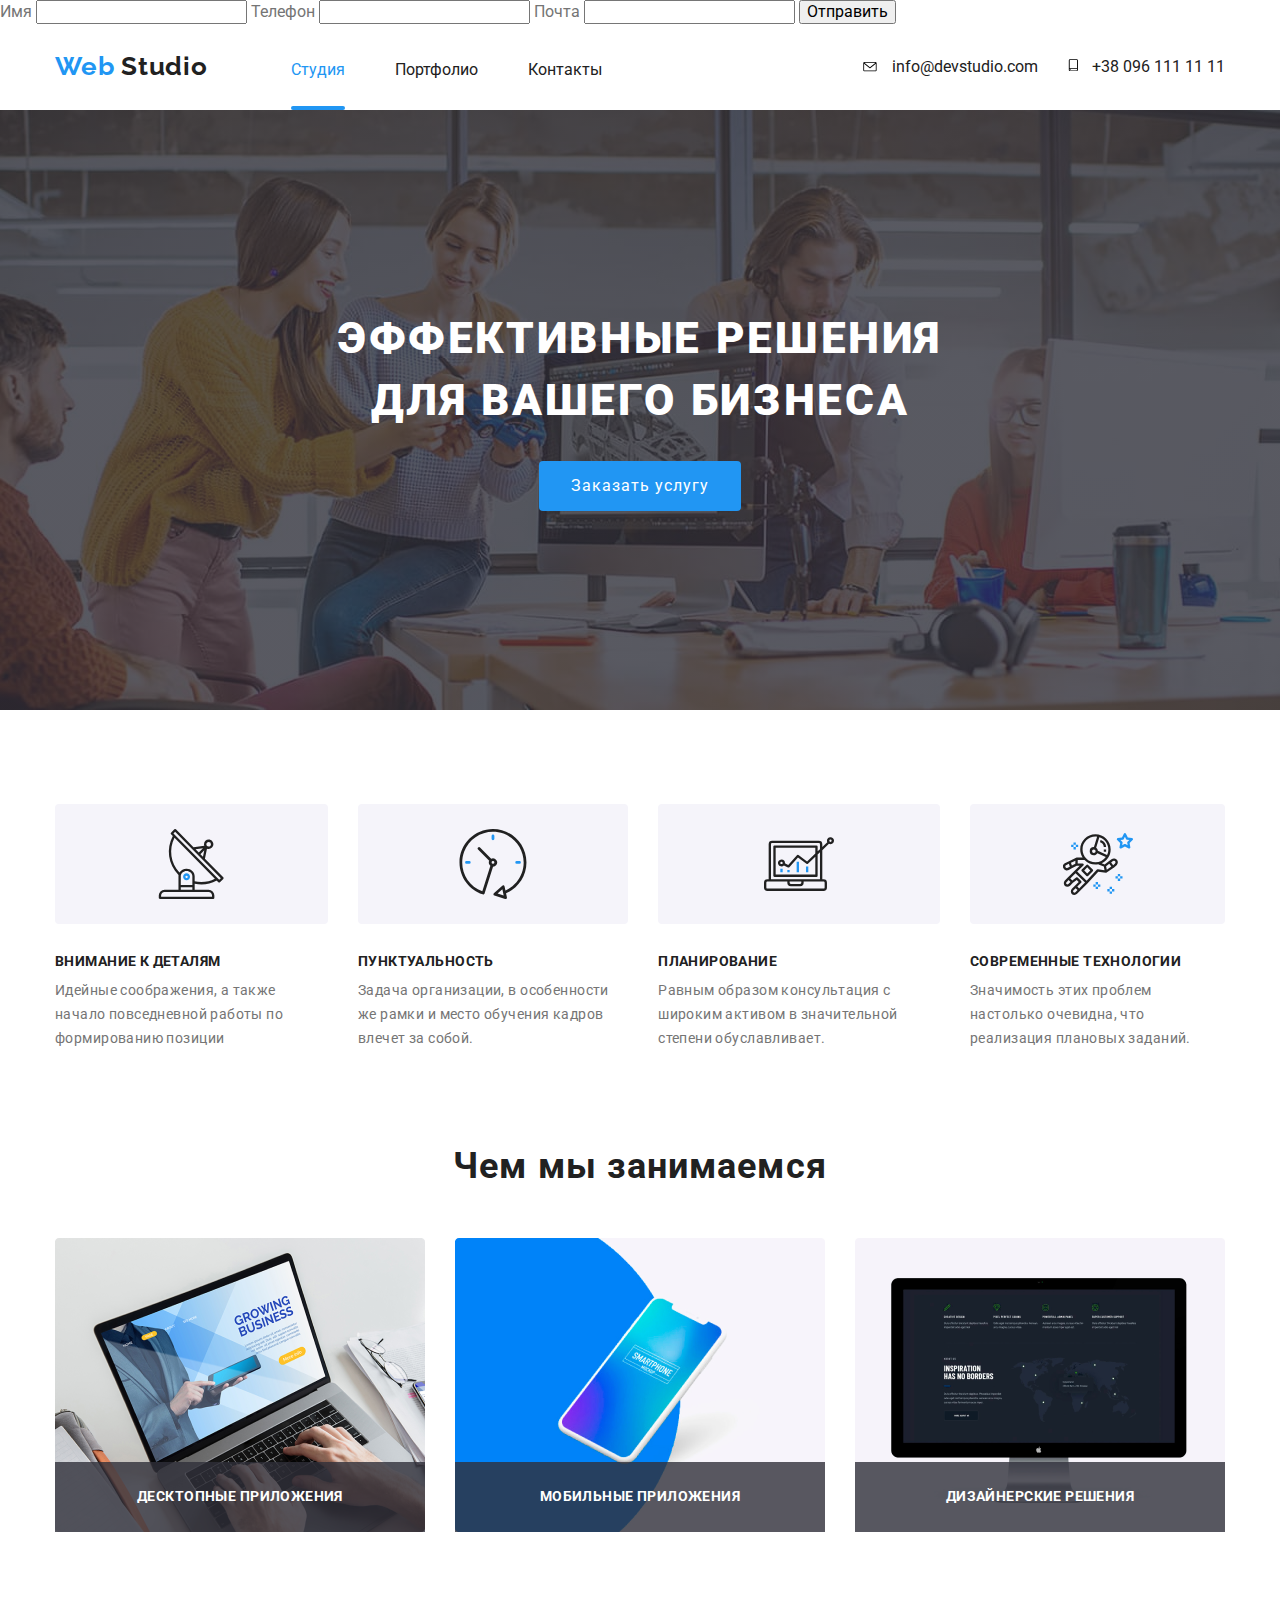
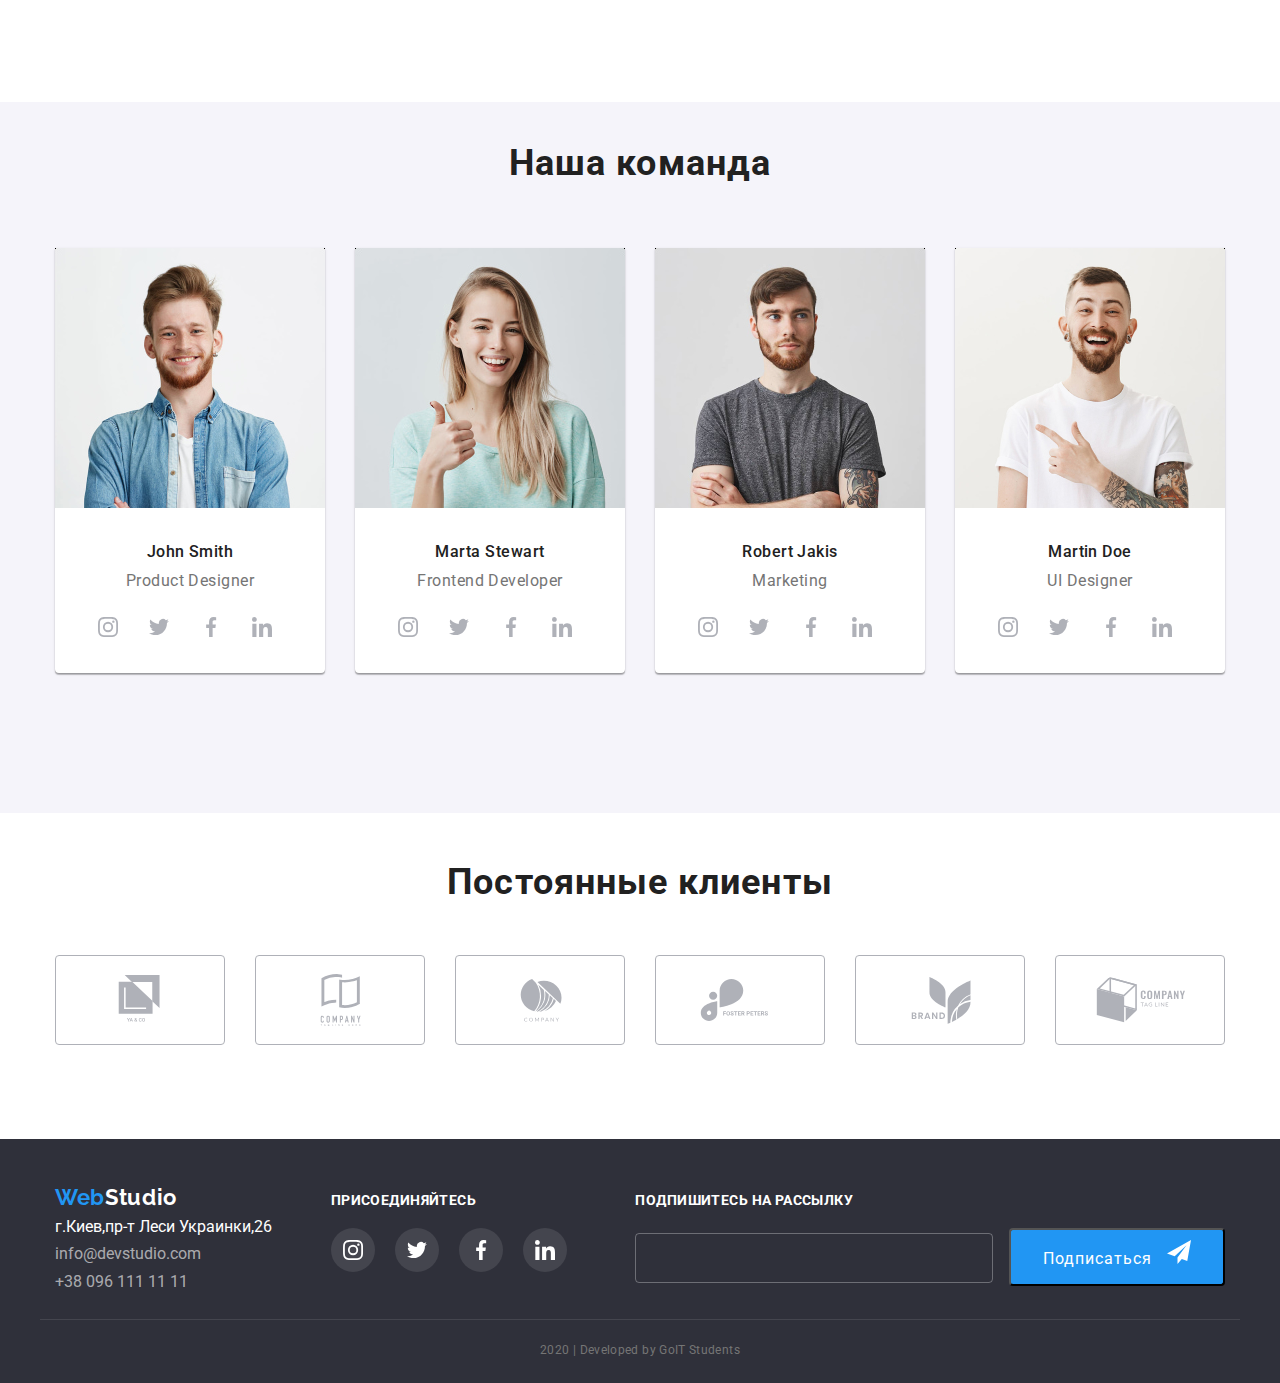
==== index.html @ ec777e1e "Добавляет файлы с пятой ДЗ" ====
<!DOCTYPE html>
<html lang="ru">
  <head>
    <meta charset="UTF-8"/>
    <meta name="viewport" content="width=device-width, initial-scale=1.0"/>
    <title>Web-studio-v-1</title>
    <link
      href="https://fonts.googleapis.com/css2?family=Raleway:wght@700&family=Roboto:wght@400;500;700&display=swap"
      rel="stylesheet"/>
    <link rel="stylesheet" href="./css/normalize.css"/>
    <link rel="stylesheet" href="./css/main.css"/>
  </head>
  <body>
    <!--Форма-->
    <form class="js-speaker-form">
      <label for="user-name">Имя</label>
      <input type="text" name="user-name" id="user-name"/>
      <label for="tel">Телефон</label>
      <input type="tel" name="tel" id="tel"/>
      <label for="mail">Почта</label>
      <input type="email" name="mail" id="mail"/>
      
      <button type="submit">Отправить</button>

    </form>
    <!---Шапка сайта-->
    <header>
      <div class="container">
        <nav class="page-nav">
          <a href="./index.html" class="logo-header"
            ><span class="logo-web-header">Web</span> Studio</a>
          <ul class="site-nav link">
            <li class="nav-box">
              <a class="nav-link link current" href="./index.html">Студия</a>
            </li>
            <li class="nav-box">
              <a class="nav-link link" href="./portfolio.html">Портфолио</a>
            </li>
            <li class="nav-box">
              <a class="nav-link link" href="">Контакты</a>
            </li>
          </ul>

          <address class="contacts">
            
            <a class="mail-box" href="mailto:info@devstudio.com">
              <svg class="icon-mail">
                <use href="./images/sprite.svg#icon-envelope"></use>
              </svg>
              info@devstudio.com</a>
            
            <a class="smartphone-box" href="tel:+380961111111">
              <svg class="icon-smartphone">
                <use href="./images/sprite.svg#icon-smartphone"></use>
              </svg>
              +38 096 111 11 11</a>
           
          </address>
        </nav>
      </div>
    </header>
    <!--Секции-->
    <main>
      <!--Герой-->
      <div class="overlay">
        <div class="hero-box">
          <section class="hero">
            <h1 class="hero-title">
              эффективные решения <br />
              для вашего бизнеса
            </h1>
            <a href="" class="button">Заказать услугу</a>
          </section>
        </div>
      </div>
      <!--Приемущества-->
      <section class="section advantages">
        <div class="container">
          <h2 class="invisible-title">Invisible heading</h2>
          <ul class="advantages-list">
            <li class="advantages-box antenna">
              <div class="advantages-items">
                <svg class="advantages-box-items">
                <use href="./images/sprite.svg#icon-Antenna-1"></use>
              </svg>
              </div>
              <h3 class="title">Внимание к деталям</h3>
              <p class="advantages-text">
                Идейные соображения, а также начало повседневной работы по
                формированию позиции
              </p>
            </li>

            <li class="advantages-box clock">
              <div class="advantages-items">
                <svg class="advantages-box-items">
                <use href="./images/sprite.svg#icon-clock-1"></use>
              </svg>
              </div>
              <h3 class="title">Пунктуальность</h3>
              <p class="advantages-text">
                Задача организации, в особенности же рамки и место обучения
                кадров влечет за собой.
              </p>
            </li>

            <li class="advantages-box diagram">
              <div class="advantages-items">
                <svg class="advantages-box-items">
                <use href="./images/sprite.svg#icon-diagram-1"></use>
              </svg>
              </div>
              <h3 class="title">Планирование</h3>
              <p class="advantages-text">
                Равным образом консультация с широким активом в значительной
                степени обуславливает.
              </p>
            </li>

            <li class="advantages-box group">
              <div class="advantages-items">
                <svg class="advantages-box-items">
                <use href="./images/sprite.svg#icon-astronaut-1"></use>
              </svg>
              </div>
              <h3 class="title">Современные технологии</h3>
              <p class="advantages-text">
                Значимость этих проблем настолько очевидна, что реализация
                плановых заданий.
              </p>
            </li>
          </ul>
        </div>
      </section>
      <!--Деятельность-->
      <section class="section activity">
        <div class="container">
          <h2 class="section-title">Чем мы занимаемся</h2>
          <ul class="activity-list">
            <li class="activity-box">
              <a href=""><img src="./images/img.png" alt="laptop" /></a>
              <h3 class="title">Десктопные приложения</h3>
            </li>

            <li class="activity-box">
              <a href=""><img src="./images/box.png" alt="smartphone" /></a>
              <h3 class="title">Мобильные приложения</h3>
            </li>

            <li class="activity-box">
              <a href=""><img src="./images/img1.png" alt="monitor" /></a>
              <h3 class="title">Дизайнерские решения</h3>
            </li>
          </ul>
        </div>
      </section>
      <!--Команда-->
      <section class="section team">
        <div class="container">
          <h2 class="section-title team">Наша команда</h2>
          <ul class="team-list">
            <li class="team-box">
              <img
                class="team-photo"
                src="./images/img_1.jpg"
                alt="John Smith"/>
              <h3 class="title team">John Smith</h3>
              <p class="team-text">Product Designer</p>
              <div class="social-box">
              <a class="social-link-team" href="" aria-label="Ссылка на Instagram">
                <svg class="icon-instagram">
                  <use href="./images/sprite.svg#icon-icon-instagram"></use>
                </svg>
                </a>
              <a class="social-link-team" href="" aria-label="Ссылка на Twitter">
                <svg class="icon-twitter">
                  <use href="./images/sprite.svg#icon-icon-twitter"></use>
                </svg>
              </a>
              <a class="social-link-team" href="" aria-label="Ссылка на Facebook">
                <svg class="icon-facebook">
                  <use href="./images/sprite.svg#icon-icon-facebook"></use>
                </svg>
              </a>
              <a class="social-link-team" href="" aria-label="Ссылка на LinkedIn">
                <svg class="icon-linkedin">
                  <use href="./images/sprite.svg#icon-icon-linkedin"></use>
                </svg>
              </a>
            </div>
            </li>

            <li class="team-box">
              <img
                class="team-photo"
                src="./images/img_2.jpg"
                alt="Marta Stewart"/>
              <h3 class="title team">Marta Stewart</h3>
              <p class="team-text">Frontend Developer</p>
              <div class="social-box">
              <a class="social-link-team" href="" aria-label="Ссылка на Instagram">
                <svg class="icon-instagram">
                  <use href="./images/sprite.svg#icon-icon-instagram"></use>
                </svg>
                </a>
                <a class="social-link-team" href="" aria-label="Ссылка на Twitter">
                  <svg class="icon-twitter">
                    <use href="./images/sprite.svg#icon-icon-twitter"></use>
                  </svg>
                </a>
                <a class="social-link-team" href="" aria-label="Ссылка на Facebook">
                  <svg class="icon-facebook">
                    <use href="./images/sprite.svg#icon-icon-facebook"></use>
                  </svg>
                </a>
                <a class="social-link-team" href="" aria-label="Ссылка на LinkedIn">
                  <svg class="icon-linkedin">
                    <use href="./images/sprite.svg#icon-icon-linkedin"></use>
                  </svg>
                </a>
              </div>
            </li>

            <li class="team-box">
              <img
                class="team-photo"
                src="./images/img_3.jpg"
                alt="Robert Jakis"/>
              <h3 class="title team">Robert Jakis</h3>
              <p class="team-text">Marketing</p>
              <div class="social-box">
              <a class="social-link-team" href="" aria-label="Ссылка на Instagram">
                <svg class="icon-instagram">
                  <use href="./images/sprite.svg#icon-icon-instagram"></use>
                </svg>
                </a>
                <a class="social-link-team" href="" aria-label="Ссылка на Twitter">
                  <svg class="icon-twitter">
                    <use href="./images/sprite.svg#icon-icon-twitter"></use>
                  </svg>
                </a>
                <a class="social-link-team" href="" aria-label="Ссылка на Facebook">
                  <svg class="icon-facebook">
                    <use href="./images/sprite.svg#icon-icon-facebook"></use>
                  </svg>
                </a>
                <a class="social-link-team" href="" aria-label="Ссылка на LinkedIn">
                  <svg class="icon-linkedin">
                    <use href="./images/sprite.svg#icon-icon-linkedin"></use>
                  </svg>
                </a>
              </div>
            </li>

            <li class="team-box">
              <img
                class="team-photo"
                src="./images/img_4.jpg"
                alt="Martin Doe"
              />
              <h3 class="title team">Martin Doe</h3>
              <p class="team-text">UI Designer</p>
              <div class="social-box">
              <a class="social-link-team" href="" aria-label="Ссылка на Instagram">
                <svg class="icon-instagram">
                  <use href="./images/sprite.svg#icon-icon-instagram"></use>
                </svg>
                </a>
                <a class="social-link-team" href="" aria-label="Ссылка на Twitter">
                  <svg class="icon-twitter">
                    <use href="./images/sprite.svg#icon-icon-twitter"></use>
                  </svg>
                </a>
                <a class="social-link-team" href="" aria-label="Ссылка на Facebook">
                  <svg class="icon-facebook">
                    <use href="./images/sprite.svg#icon-icon-facebook"></use>
                  </svg>
                </a>
                <a class="social-link-team" href="" aria-label="Ссылка на LinkedIn">
                  <svg class="icon-linkedin">
                    <use href="./images/sprite.svg#icon-icon-linkedin"></use>
                  </svg>
                </a>
              </div>
            </li>
          </ul>
        </div>
      </section>
      <!--Постоянные клиенты-->
      <section class="section clients">
        <div class="container">
          <h2 class="section-title">Постоянные клиенты</h2>
          <ul class="clients-list">
            <li class="clients-box">
              <div class="clients-items">
              <a class="clients-link" href="">
                <svg>
                  <use href="./images/sprite.svg#icon-Client-1">
                  </use>
                </svg>
              </a>
            </div>
            </li>
            <li class="clients-box">
              <div class="clients-items">
              <a class="clients-link" href="">
                <svg>
                  <use href="./images/sprite.svg#icon-Client-2">
                  </use>
                </svg>
              </a>
            </div>
            </li>
            <li class="clients-box">
              <div class="clients-items">
              <a class="clients-link" href="">
                <svg>
                  <use href="./images/sprite.svg#icon-Client-3">
                  </use>
                </svg>
              </a>
            </div>
            </li>
            <li class="clients-box">
              <div class="clients-items">
              <a class="clients-link" href="">
                <svg>
                  <use href="./images/sprite.svg#icon-Client-4">
                  </use>
                </svg>
               </a>
              </div>
            </li>
            <li class="clients-box">
              <div class="clients-items">
              <a class="clients-link" href="">
                <svg>
                  <use href="./images/sprite.svg#icon-Client-5">
                  </use>
                </svg>
              </a>
            </div>
            </li>
            <li class="clients-box">
              <div class="clients-items">
              <a class="clients-link" href="">
                <svg>
                  <use href="./images/sprite.svg#icon-Client-6">
                  </use>
                </svg>
              </a>
            </div>
            </li>
          </ul>
        </div>
      </section>
    </main>
    <!--Подвал-->
    <footer class="footer-section">
      <div class="container top-part">
        <div class="address-blok">
          <a href="./index.html" class="logo-footer"
            ><span class="logo-web-footer">Web</span>Studio</a
          >

          <address class="contacts footer">
            <p class="tipe-address">г.Киев,пр-т Леси Украинки,26</p>
            <a href="mailto:info@devstudio.com" class="tipe"
              >info@devstudio.com</a
            >
            <a href="tel:+380961111111" class="tipe">+38 096 111 11 11</a>
          </address>
        </div>
        <div class="item-colum">
          <p class="footer-title">присоединяйтесь</p>
          <ul class="social-link-box">
            <li>
              <a class="social-link footer" href="" aria-label="Ссылка на Instagram">
                <svg class="instagram-footer">
                  <use href="./images/sprite.svg#icon-icon-instagram"></use>
                </svg>
              </a>
            </li>
            <li>
              <a class="social-link footer" href="" aria-label="Ссылка на Twitter">
                <svg class="twitter-footer">
                  <use href="./images/sprite.svg#icon-icon-twitter"></use>
                </svg>
              </a>
            </li>
            <li>
              <a class="social-link footer" href="" aria-label="Ссылка на Facebook">
                <svg class="facebook-footer">
                  <use href="./images/sprite.svg#icon-icon-facebook"></use>
                </svg>
              </a>
            </li>
            <li>
              <a class="social-link footer" href="" aria-label="Ссылка на LinkedIn">
                <svg class="linkedin-footer">
                  <use href="./images/sprite.svg#icon-icon-linkedin"></use>
                </svg>
              </a>
            </li>
          </ul>
        </div>
        <div class="item-colum subscription">
          <p class="footer-title">Подпишитесь на рассылку</p>
          <form>
            <input class="email" type="email" />
            <button class="button footer">Подписаться
              <svg class="button-icon">
                <use href="./images/sprite.svg#icon-icon-send"></use>
              </svg>
            </button>
          </form>
        </div>
      </div>
      <p class="copyright container">2020 | Developed by GoIT Students</p>
    </footer>
  </body>
</html>
---- css/main.css ----
:root {
  --primary-text-color: #757575;
  --title-text-color: #212121;
  --title-secondary-text-color: #ffffff;
  --primary-background-color: #ffffff;
  --accent-bg-color: #F5F4FA;
  --accent-color: #2196f3;
  --icons-color: #AFB1B8;
}
body {
  background-color: var(--primary-background-color);
  color: var(--primary-text-color);
  font-family: Roboto, sans-serif;
}
a {
  text-decoration: none;
}
ul {
    list-style: none;
}
html {
  box-sizing: border-box;
}
*,
*::before,
*::after {
  box-sizing: border-box;
} 


/* Стили для index.html */

.container {
  width: 1200px;
  margin-right: auto;
  margin-left: auto;
  padding-left: 15px;
  padding-right: 15px;
}
.title {
  margin: 0px;
  padding: 0px;
}

/* Header */
.page-nav {
  display: flex;
  align-items: center;
  justify-content: center;
}

/* Logo */
.logo-header {
  display: block;

  font-family: Raleway, sans-serif;
  color: #212121;

  font-style: normal;
  font-weight: 700;
  font-size: 26px;
  line-height: 1.2;
  letter-spacing: 0.03em;
}
.logo-web-header {
  color: #2196f3;
}

/* Навигация */
.site-nav {
  padding: 0px;
  margin-left: 83px;
  margin-top: 0px;
  margin-bottom: 0px;
  display: flex;
}
.site-nav > .nav-box:not(:last-child) {
  margin-right: 50px;
}

.site-nav a {
    color: #212121;
}
.site-nav .link {
  display: block;
  padding-top: 37px;
  padding-bottom: 30px;

  transition-duration: 250ms;
  transition-timing-function: cubic-bezier(0.4, 0, 0.2, 1);
}

.site-nav .link:hover,
.site-nav .link:focus {
  color: var(--accent-color);
}
.site-nav .link.current {
    color: var(--accent-color);
}
.nav-link {
  position: relative;
  display: flex;
  align-items: center;
  padding-top: 32px;
  padding-bottom: 32px;
}

.current::after {
  content: "";
  position: absolute;
  left: 0;
  bottom: 0;
  display: block;
  width: 100%;
  height: 4px;
  border-radius: 2px;
  background-color: var(--accent-color);
}

/* Контакты */
.contacts {
  display: flex;
  margin-left: auto;
  font-style: normal;
}
.contacts a {
  color: #212121;
}

.contacts a:hover,
.contacts a:focus {
  color: var(--accent-color);
  fill: var(--accent-color);
}

.mail-box {
  margin-right: 30px;
}

.icon-mail{
  display: inline-block;
  margin-right: 10px;
  width: 16px;
  height: 10px;
}
.icon-smartphone {
  display: inline-block;
  margin-right: 10px;
  width: 10px;
  height: 13px;
}

/* Герой */
.overlay {
  background-image: linear-gradient(rgba(47, 48, 58, 0.8), rgba(47, 48, 58, 0.8)), url(../images/Header-img.jpg);
  background-repeat: no-repeat;
  background-position: center;
  background-size: cover;
}
.hero {
  align-items: center;
  text-align: center;
}
.hero-box {
  display: flex;
  align-items: center;
  justify-content: center;
  margin-right: auto;
  margin-left: auto;
  margin-bottom: 94px;
  max-width: 1600px;
  height: 600px;
}
.hero-title {
  margin-top: 0px;
  margin-bottom: 30px;

  font-weight: 900;
  font-size: 44px;
  line-height: 1.4;
  letter-spacing: 0.06em;
  text-transform: uppercase;
  color: var(--title-secondary-text-color);
}
.button {
  display: inline-block;
  border-radius: 4px;
  padding: 10px 32px;
  background-color: var(--accent-color);
  color: var(--title-secondary-text-color);
  letter-spacing: 0.06em; 
  align-items: center;
  text-align: center;
  font-size: 16px;
  line-height: 30px;
  min-width: 200px;
  cursor: pointer;
}

/* Секции */
.section {
  margin-top: 0px;
  padding: 0px;
}
.section-title {
  padding: 0px;
  margin-bottom: 50px;
  margin-top: 0px;
  font-weight: 700;
  font-size: 36px;
  line-height: 1.2;
  text-align: center;
  letter-spacing: 0.03em;
  color: var(--title-text-color);
}

/* Секция Приемущества */
.section.advantages {
  margin-bottom: 94px;
}
.invisible-title {
    opacity: 0;
    margin: 0px;
    padding: 0px;
    height: 0px;
}
.advantages-list {
  display: flex;
  padding: 0px;
  margin: 0px;
}
.advantages-box:not(:last-child) {
  margin-right: 30px;
}
.advantages-items {
  text-align: center;
  margin-bottom: 30px;
  height: 120px;
  padding-top: 25px;
  background-color: var(--accent-bg-color);
  border-radius: 4px;
}
.advantages-box-items {
  width: 70px;
  height: 70px;
}
.advantages-list .title {
  margin-bottom: 10px;
  font-weight: 700;
  font-size: 14px;
  line-height: 1.1;
  letter-spacing: 0.03em;
  text-transform: uppercase;
  color: var(--title-text-color);
}
.advantages-text {
  padding: 0px;
  margin: 0px;
  font-weight: normal;
  font-size: 14px;
  line-height: 1.7;
  letter-spacing: 0.03em;
}

/* Секция Деятельность */
.section.activity {
  margin-bottom: 140px;
}
.activity-list {
  display: flex;
  padding: 0px;
  margin: 0px;
}
.activity-box {
  position: relative;
  width: calc((100% - 60px) / 3);
  margin-bottom: 30px;
}
.activity-box:not(:last-child) {
  margin-right: 30px;
}
.activity-box img {
  display: block;
}
.activity-list .title {
  position: absolute;
  bottom: 0;
  left: 0;
  width: 100%;
  padding-top: 27px;
  padding-bottom: 27px;
  font-weight: 700;
  font-size: 14px;
  line-height: 1.1;
  letter-spacing: 0.03em;
  text-align: center;
  text-transform: uppercase;
  color: var(--title-secondary-text-color);
  background-color: rgba(47, 48, 58, 0.8);
}

/* Секция Команда */
.section.team {
  margin-bottom: 48px;
  background-color: #F5F4FA;
}
.team-list {
  display: flex;
  padding-bottom: 140px;
  padding-left: 0px;
  margin: 0px;
}
.team-box {
  width: calc((100% - 90px) / 4);
  padding-bottom: 24px;
  background-color: var(--primary-background-color);
  box-shadow: 0px 2px 1px rgba(0, 0, 0, 0.2), 0px 1px 1px rgba(0, 0, 0, 0.14), 0px 1px 3px rgba(0, 0, 0, 0.12);
  border-radius: 0px 0px 4px 4px;
}

.team-box:not(:last-child) {
  margin-right: 30px;
}
.section-title.team {
  padding-top: 40px;
  margin-bottom: 64px;
  font-size: 36px;
  line-height: 42px;
  text-align: center;
  letter-spacing: 0.03em;
}
.team-photo {
  margin-bottom: 30px;
}
.img {
  display: block;
  max-width: 100%;
  height: auto;
}
.title.team {
  text-align: center
}
.team-list .title {
  padding: 0px;
  margin-bottom: 10px;
  font-weight: 500;
  font-size: 16px;
  line-height: 1.2;
  letter-spacing: 0.03em;
  color: var(--title-text-color);
}
.team-text {
  padding: 0px;
  margin-top: 0px;
  margin-bottom: 15px;
  font-weight: normal;
  font-size: 16px;
  line-height: 19px;
  letter-spacing: 0.03em;
  text-align: center;
}
.social-box {
  display: flex;
  text-align: center;
  padding-left: 32px;
  padding-right: 32px;
}
.social-link-team {
  display: flex;
  justify-content: center;
  align-items: center;
  margin-right: 10px;
  width: 44px;
  height: 44px;
  border-radius: 50%;
  color: var(--icons-color);
  
  transition-duration: 250ms;
  transition-timing-function: cubic-bezier(0.4, 0, 0.2, 1);
}
.social-link-team:hover,
.social-link-team:focus {
  background-color: var(--accent-color);
  color: var(--title-secondary-text-color);
}

.icon-instagram {
  width: 20px;
  height: 20px;
  fill: currentColor;
  color: inherit;
}

.icon-twitter {
  width: 20px;
  height: 20px;
  fill: currentColor;
  color: inherit;
}

.icon-facebook {
  width: 20px;
  height: 20px;
  fill: currentColor;
  color: inherit;
}

.icon-linkedin {
  width: 20px;
  height: 20px;
  fill: currentColor;
  color: inherit;
}


/* Секция Постоянные клиенты */
.section.clients {
  margin-bottom: 94px;
}
.clients-list {
  display: flex;
  padding: 0px;
  margin: 0px;
}
.clients-box:not(:last-child) {
  margin-right: 30px;
}

.clients-link {
  display: flex;
  justify-content: center;
  align-items: center;
  height: 90px;
  width: 170px;
  border: 1px solid var(--icons-color); 
  border-radius: 4px;
  fill: var(--icons-color);

  transition-duration: 250ms;
  transition-timing-function: cubic-bezier(0.4, 0, 0.2, 1);
}
.clients-link:hover {
  fill: var(--accent-color);
  border: 1px solid var(--accent-color);
}



/* Футтер */

.footer-section {
  background-color: #2f303a;
}
.footer-section > .container {
  display: flex;
}
.container.top-part {
  justify-content: space-between;
  align-items: baseline;
}
.address-blok {
  display: block; 
  flex-direction: column;
}
.item-colum {
  display: block;
  flex-direction: column;
}
.item-colum > .subscription {
  margin-right: auto;
  width: 570px;
  height: 86px;
}

.copyright {
  display: flex;
  box-sizing: border-box;
  justify-content: center;
  align-items: center;
  margin-top: 0px;
  margin-bottom: 0px;
  font-size: 12px;
  line-height: 2;
  text-align: center;
  letter-spacing: 0.03em;
  border-top: 1px solid rgba(255, 255, 255, 0.1);
  padding-top: 18px;
  padding-bottom: 21px;
  }

.logo-footer {
  display: block;
  margin-top: 45px;
  font-family: Raleway, sans-serif;
  font-weight: 700;
  font-size: 22px;
  line-height: 1.2;
  letter-spacing: 0.03em;
  color: #ffffff;
  }
  
  .logo-web-footer {
    color: #2196f3;
  }
  .contacts.footer {
    display: flex;
    align-items: flex-start;
    flex-direction: column;
    margin-top: 8px;
    margin-bottom: 28px;
    padding: 0px;
    font-style: normal;
  }
  .contacts.footer > .tipe {
    margin-top:  9px;
    margin-left: 0px;
    padding: 0px;
    color: rgba(255, 255, 255, 0.6);

    transition-duration: 250ms;
    transition-timing-function: cubic-bezier(0.4, 0, 0.2, 1);
  }
  .contacts.footer > .tipe:hover,
  .contacts.footer > .tipe:focus {
    color: #2196f3;
  }
  .tipe-address {
    padding: 0px;
    margin: 0px;
    color: var(--title-secondary-text-color);
  }
  .footer-title {
    padding: 0px;
    margin-bottom: 20px;
    margin-top: 0px;
    font-weight: 700;
    font-size: 14px;
    line-height: 1.1;
    letter-spacing: 0.03em;
    text-transform: uppercase;
    color: var(--title-secondary-text-color);
  }
  .social-link-box {
    display: flex;
    padding: 0px;
    margin: 0px;
  }

  .social-link {
    padding: 0px;
    color: var(--title-secondary-text-color);
    background-color: rgba(255, 255, 255, 0.1);
  } 

  .social-link-box li:not(:last-child) {
    margin-right: 10px;
  }
 
  .social-link.footer {
    display: flex;
    justify-content: center;
    align-items: center;
    margin-right: 10px;
    width: 44px;
    height: 44px;
    border-radius: 50%;
  }
  .social-link-box a {
    transition-duration: 250ms;
    transition-timing-function: cubic-bezier(0.4, 0, 0.2, 1);
  }
  .social-link-box a:hover {
    background-color: var(--accent-color);
  }
  .instagram-footer {
    width: 20px;
    height: 20px;
    fill: var(--title-secondary-text-color);
  }
  .twitter-footer {
    width: 20px;
    height: 20px;
    fill: var(--title-secondary-text-color);
  }
  .facebook-footer {
    width: 20px;
    height: 20px;
    fill: var(--title-secondary-text-color);
  }
  .linkedin-footer {
    width: 20px;
    height: 20px;
    fill: var(--title-secondary-text-color);
  }

  .button.footer {
    display: inline-block;
    border-radius: 4px;
    padding: 10px 32px;

    background-color: var(--accent-color);
    color: var(--title-secondary-text-color);
    letter-spacing: 0.06em; 
    align-items: center;
    text-align: center;
    font-size: 16px;
    line-height: 30px;
    min-width: 200px;
  }

  .button-icon {
    margin-left: 10px;
    height: 24px;
    width: 24px;
    fill: var(--title-secondary-text-color);
  }


  /* Стили для portfolio.html */

  .portfolio-header {
    margin-bottom: 94px;
  }

  /* Секция */
  
  .section.projects-page {
    margin-bottom: 94px;
  }
  .projects-button {
    display: flex;
    flex-wrap: wrap;
    align-items: center;
    justify-content: center;
    margin-top: 0px;
    margin-bottom: 34px;
    padding: 0px;
  }
  .radio-button {
    display: inline-block;
    padding: 6px 22px;
    min-width: 73px;
    font-weight: 500;
    font-size: 16px;
    line-height: 1.63;
    text-align: center;
    background-color: #F5F4FA;
    color: #212121;
    border: 1px solid transparent; 
    border-radius: 4px;
    cursor: pointer;

    transition-duration: 250ms;
    transition-timing-function: cubic-bezier(0.4, 0, 0.2, 1);
  }

  .projects-button li:not(:last-child) {
    margin-right: 8px;
  }

  .radio-button:hover,
  .radio-button:focus {
    background-color: var(--accent-color);
    color: var(--title-secondary-text-color);
  }

  .projects {
    display: flex;
    flex-wrap: wrap;
    padding: 0px;
    margin: 0px;
  }
  .projects-link {
  
  }
  .projects-item {
    width: calc((100% - 60px) / 3);
    margin-right: 30px;
    margin-bottom: 30px;
    background-color: var(--primary-background-color);
    box-shadow: 0px 2px 1px rgba(0, 0, 0, 0.2), 0px 1px 1px rgba(0, 0, 0, 0.14), 0px 1px 3px rgba(0, 0, 0, 0.12);
    border-radius: 0px 0px 4px 4px;
  }
  .projects-item:nth-child(3n) {
    margin-right: 0px;
  }
  .projects-item:nth-last-child(-n + 3) {
    margin-bottom: 0px;
  }
  .projects-img {
    display: block;
    padding: 0px;
    margin: 0px;
  }
  .project-title {
    padding-left: 24px;
    margin-top: 0px;
    margin-bottom: 15px;
    font-weight: 700;
    font-size: 18px;
    line-height: 2;
    letter-spacing: 0.06em;
    color: var(--title-text-color);
  }
  .overlay-container {
    position: relative;
    overflow: hidden;
  }
  .overlay-container:hover .project-description {
    opacity: 1;
    transform: translateY(0);
  }
  
  .project-description {
    display: block;
    position: absolute;
    left: 0;
    top: 0;
    width: 100%;
    height: 100%;
    opacity: 0;
    margin: 0;
    padding-top: 63px;
    padding-right: 24px;
    padding-bottom: 63px;
    padding-left: 24px;
    font-weight: 400;
    font-size: 18px;
    line-height: 1.56;
    color: var(--title-secondary-text-color);
    background-color: rgba(33, 150, 243, 0.9);
    transform: translateY(100%);
    transition: transform 250ms cubic-bezier(0.4, 0, 0.2, 1), 
    opacity 250ms cubic-bezier(0.4, 0, 0.2, 1);
  }

  .text-primary {
    padding-left: 24px;
    margin-top: 0px;
    margin-bottom: 20px;
    font-weight: normal;
    font-size: 16px;
    line-height: 1.9;
    letter-spacing: 0.03em;
    color: var(--primary-text-color);
  }

  .email {
    margin-right: 12px;
    width: 358px;
    height: 50px;
    border: 1px solid rgba(255, 255, 255, 0.3);
    border-radius: 4px;
    background-color: inherit;
  }
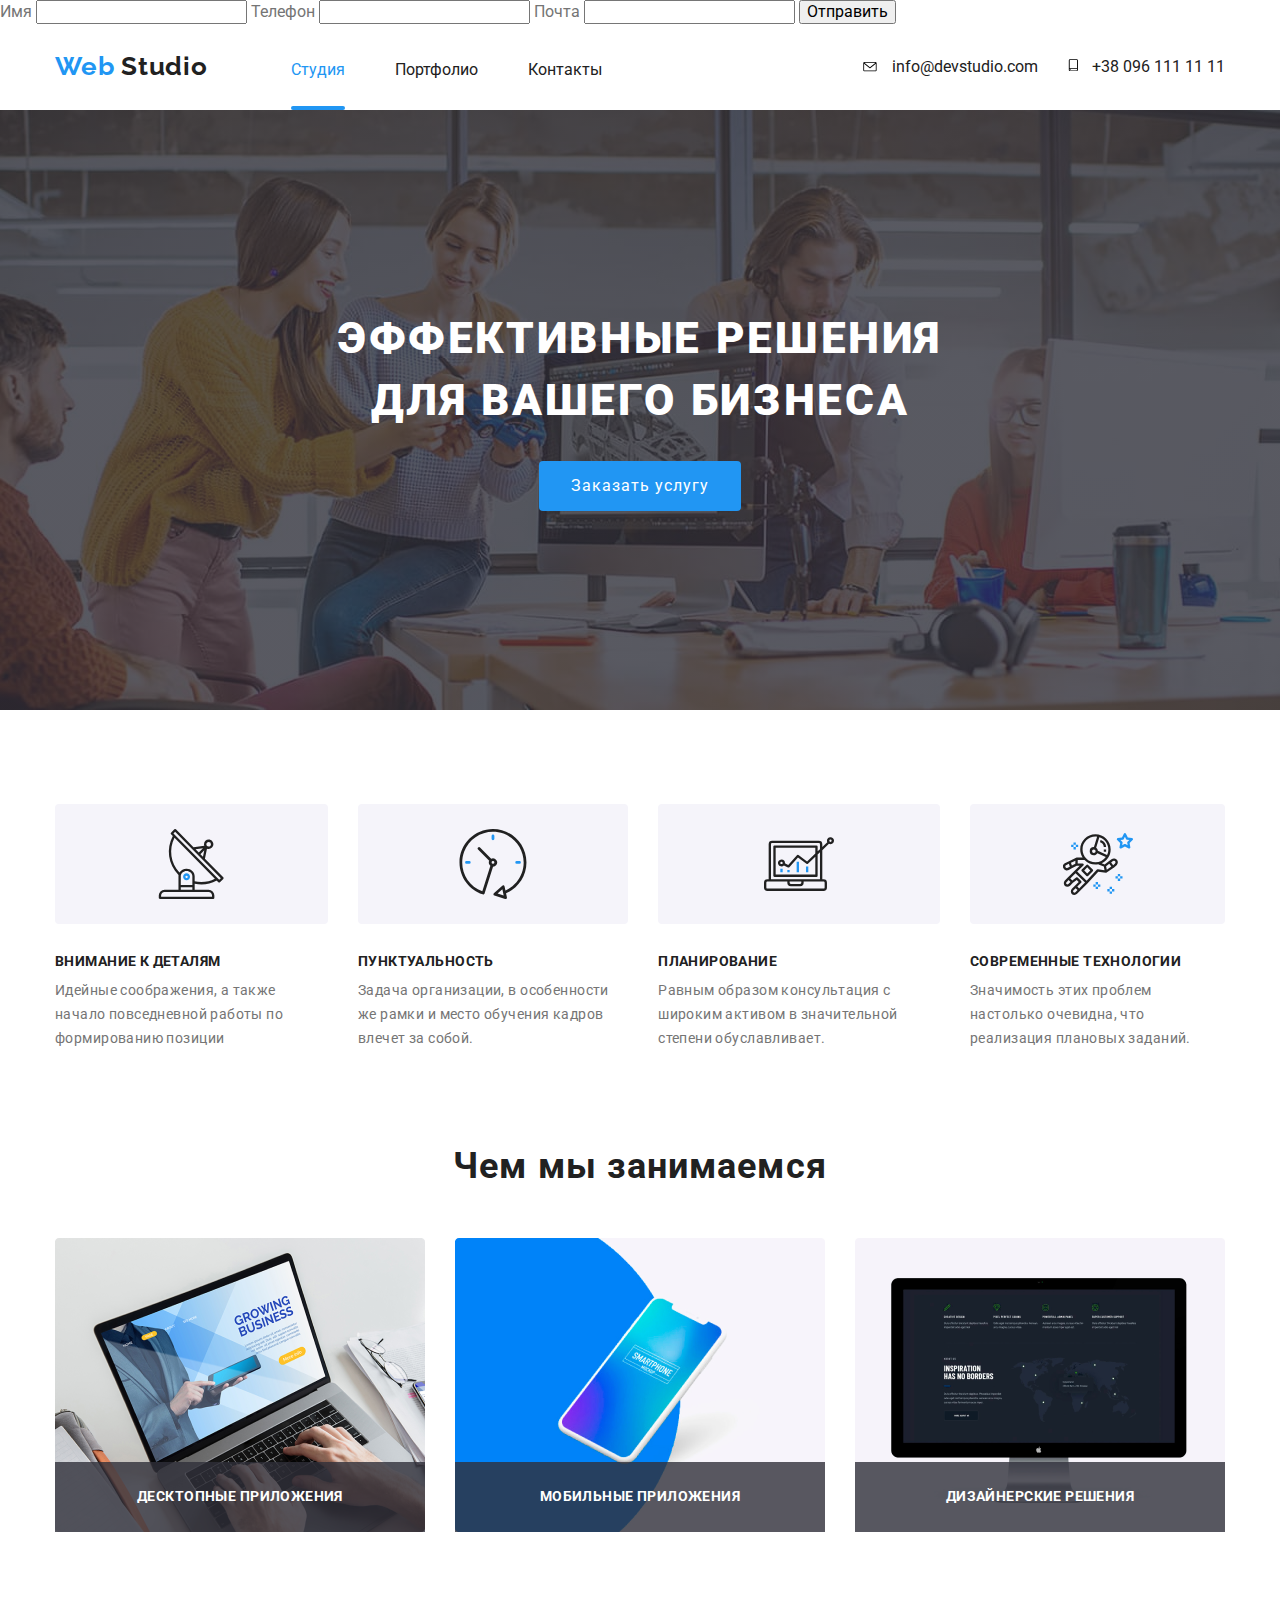
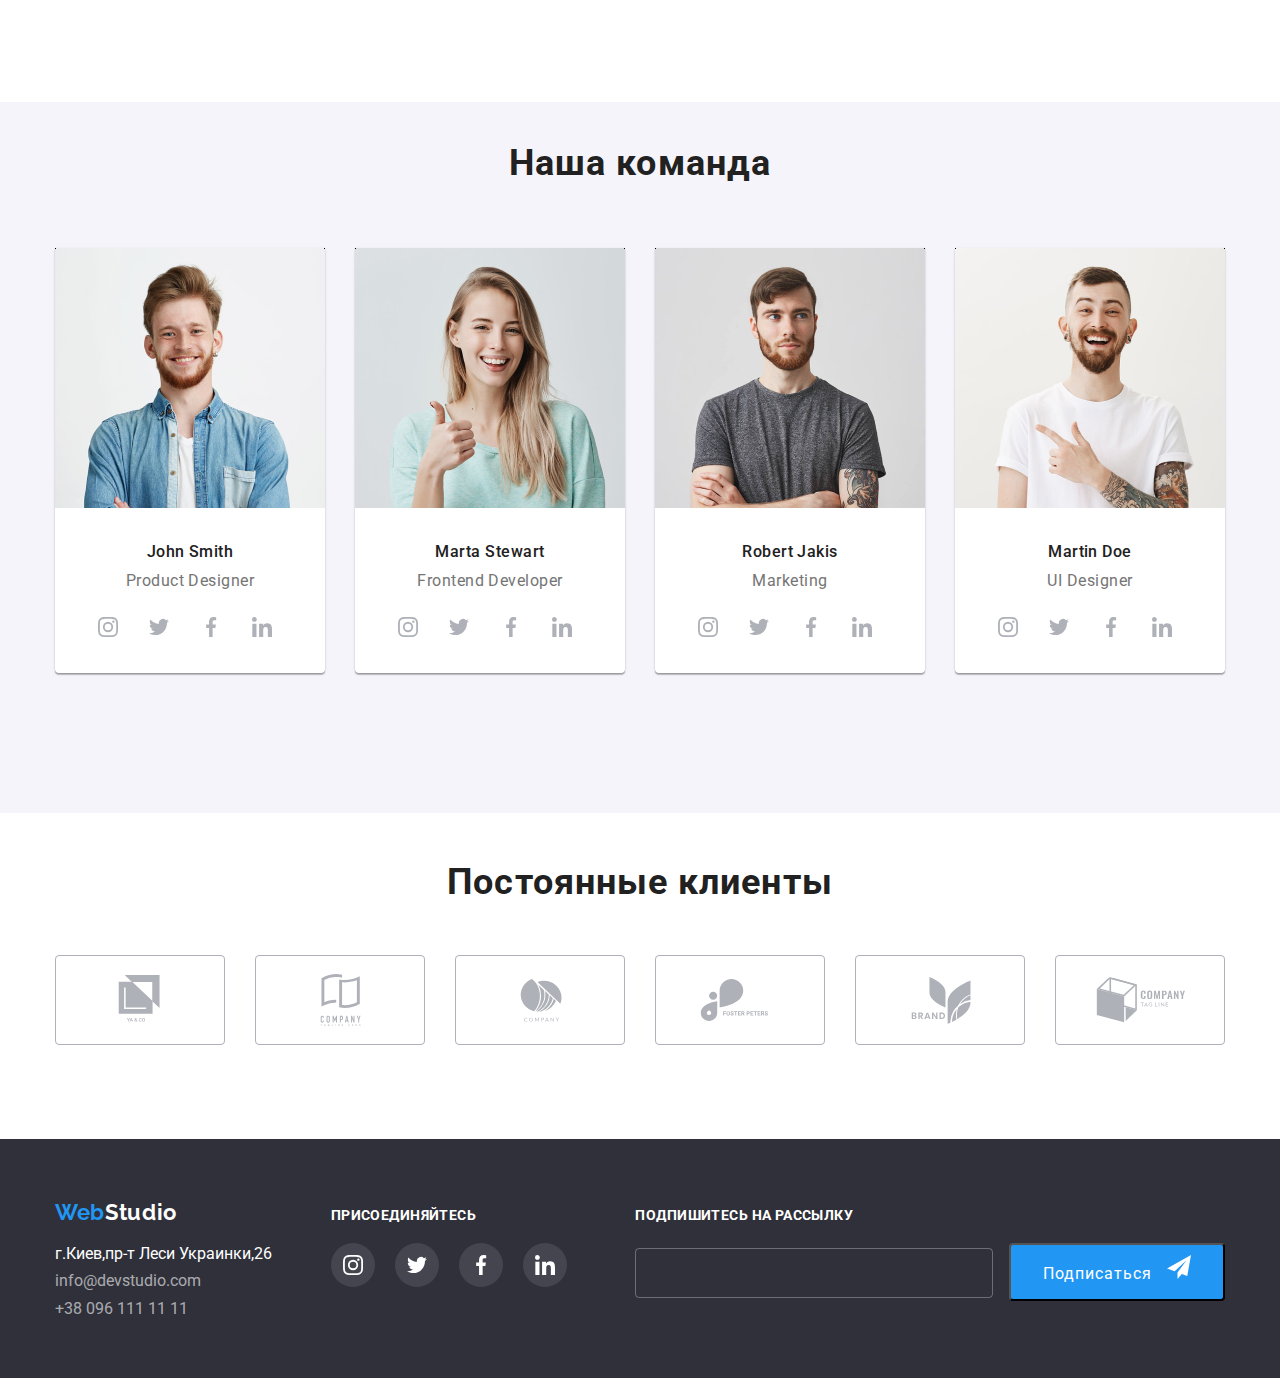
==== commit 950dcb0b: "Изменяет Футтер" ====
--- a/index.html
+++ b/index.html
@@ -416,7 +416,6 @@
           </form>
         </div>
       </div>
-      <p class="copyright container">2020 | Developed by GoIT Students</p>
     </footer>
   </body>
 </html>
--- a/css/main.css
+++ b/css/main.css
@@ -74,12 +74,13 @@
   margin-bottom: 0px;
   display: flex;
 }
+
 .site-nav > .nav-box:not(:last-child) {
   margin-right: 50px;
 }
 
 .site-nav a {
-    color: #212121;
+  color: #212121;
 }
 .site-nav .link {
   display: block;
@@ -95,7 +96,7 @@
   color: var(--accent-color);
 }
 .site-nav .link.current {
-    color: var(--accent-color);
+  color: var(--accent-color);
 }
 .nav-link {
   position: relative;
@@ -137,7 +138,7 @@
   margin-right: 30px;
 }
 
-.icon-mail{
+.icon-mail {
   display: inline-block;
   margin-right: 10px;
   width: 16px;
@@ -338,7 +339,7 @@
   height: auto;
 }
 .title.team {
-  text-align: center
+  text-align: center;
 }
 .team-list .title {
   padding: 0px;
@@ -450,7 +451,10 @@
 
 .footer-section {
   background-color: #2f303a;
-}
+  padding-top: 60px;
+  padding-bottom: 60px;
+}
+
 .footer-section > .container {
   display: flex;
 }
@@ -472,25 +476,9 @@
   height: 86px;
 }
 
-.copyright {
-  display: flex;
-  box-sizing: border-box;
-  justify-content: center;
-  align-items: center;
-  margin-top: 0px;
-  margin-bottom: 0px;
-  font-size: 12px;
-  line-height: 2;
-  text-align: center;
-  letter-spacing: 0.03em;
-  border-top: 1px solid rgba(255, 255, 255, 0.1);
-  padding-top: 18px;
-  padding-bottom: 21px;
-  }
-
 .logo-footer {
   display: block;
-  margin-top: 45px;
+  margin: 0px;
   font-family: Raleway, sans-serif;
   font-weight: 700;
   font-size: 22px;
@@ -506,8 +494,8 @@
     display: flex;
     align-items: flex-start;
     flex-direction: column;
-    margin-top: 8px;
-    margin-bottom: 28px;
+    margin-top: 20px;
+    margin-bottom: 0px;
     padding: 0px;
     font-style: normal;
   }
@@ -670,9 +658,7 @@
     padding: 0px;
     margin: 0px;
   }
-  .projects-link {
-  
-  }
+
   .projects-item {
     width: calc((100% - 60px) / 3);
     margin-right: 30px;
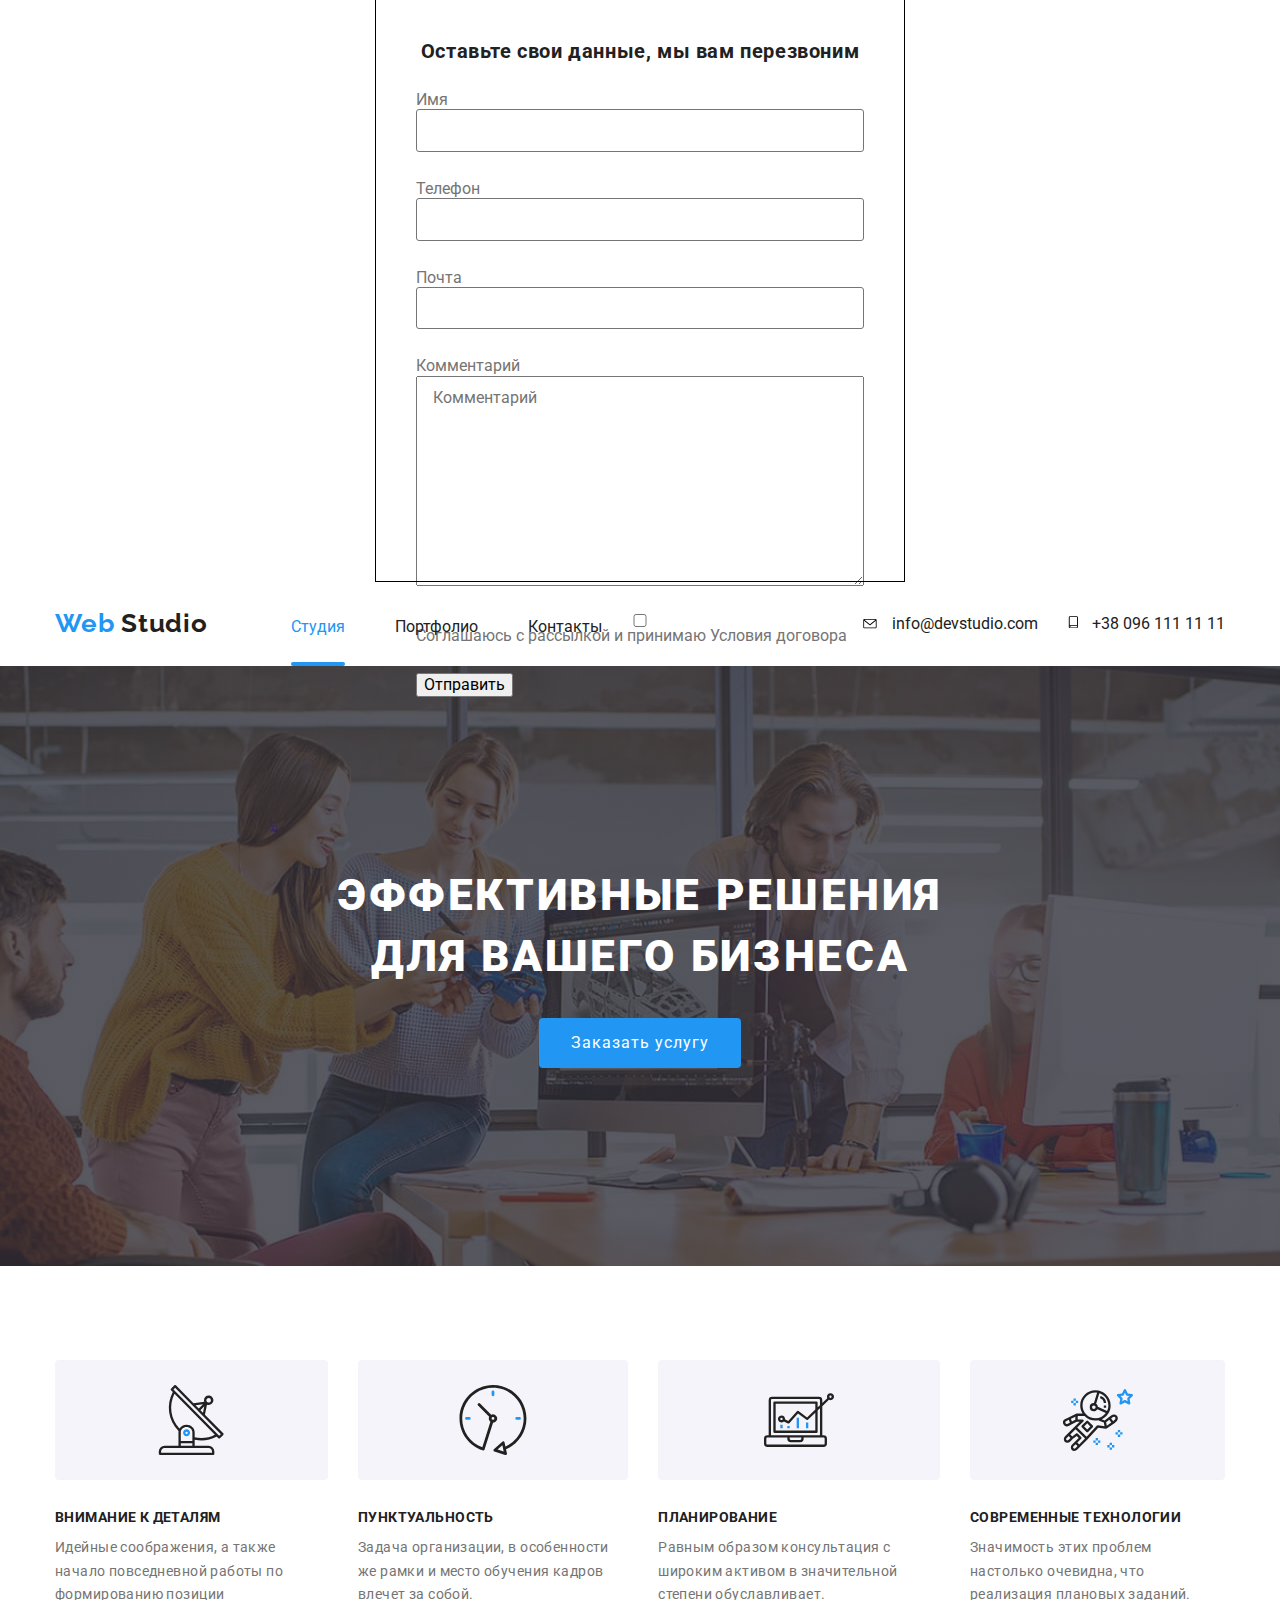
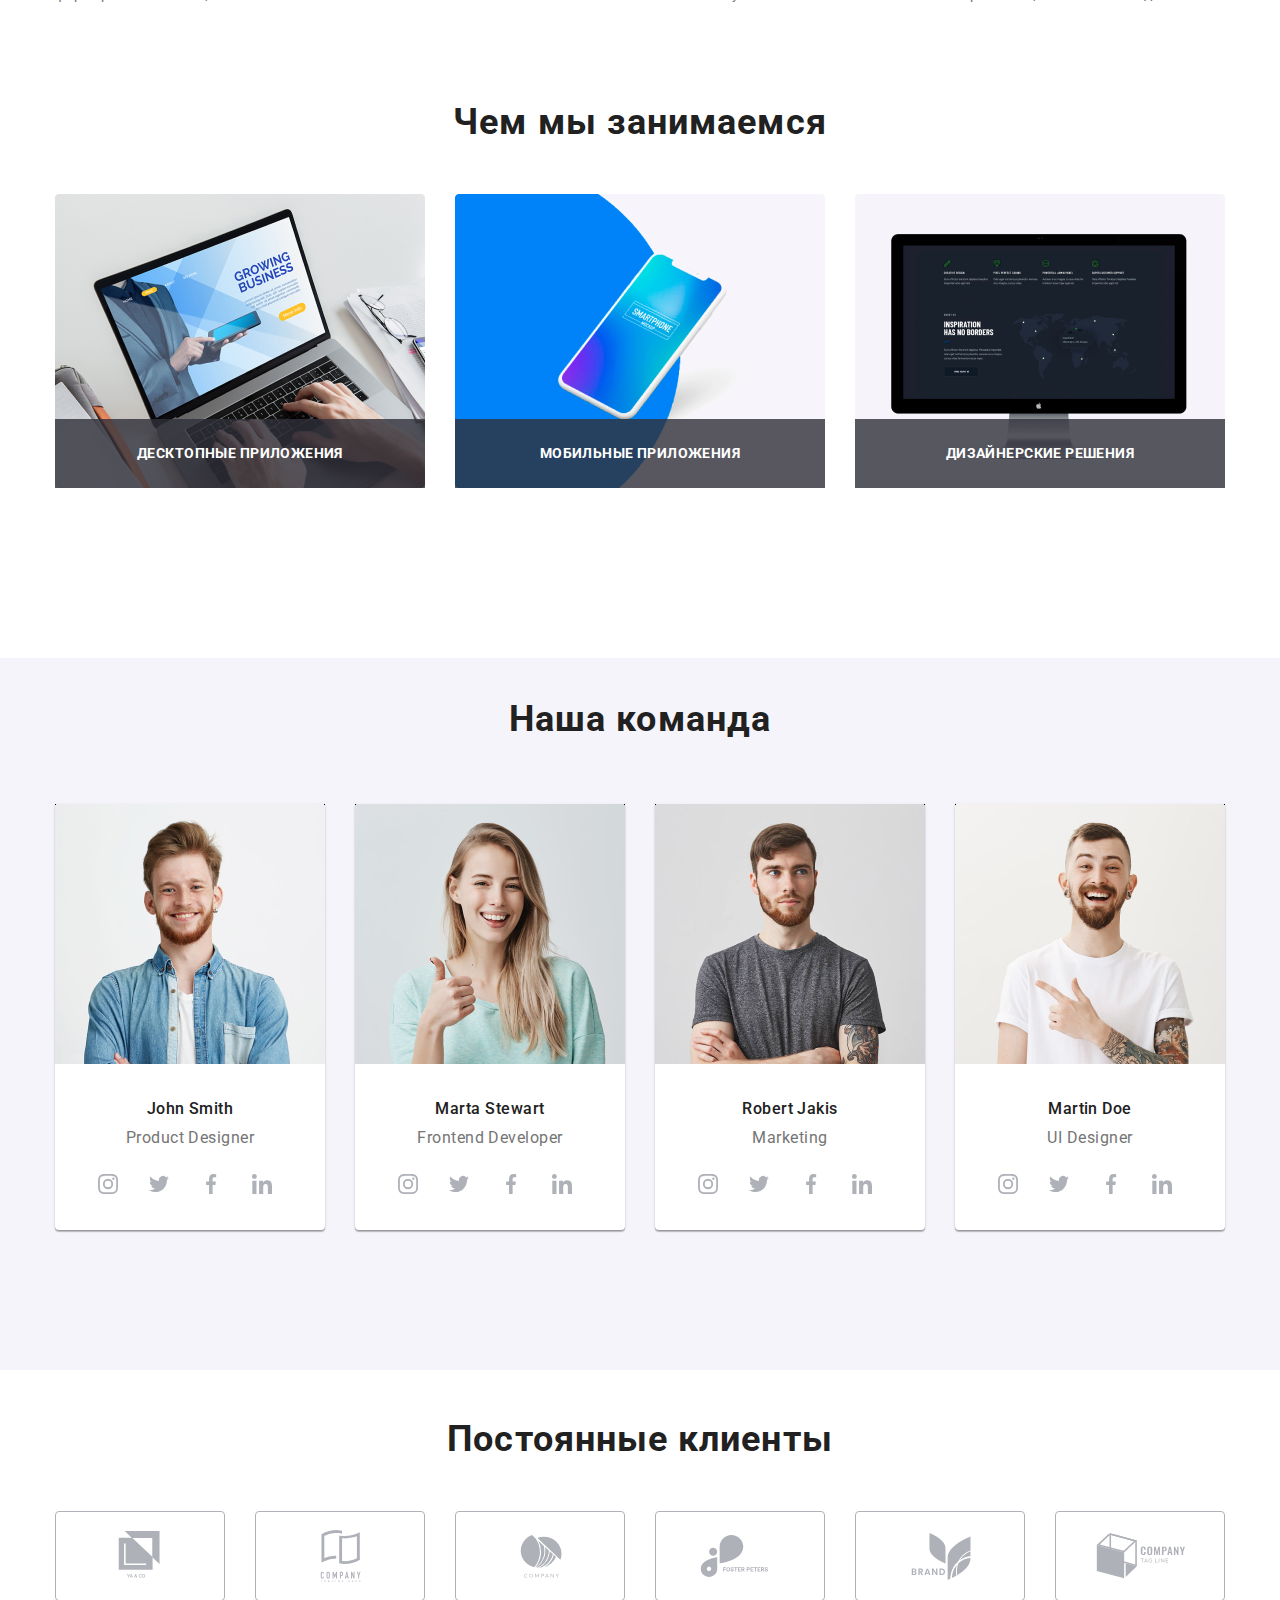
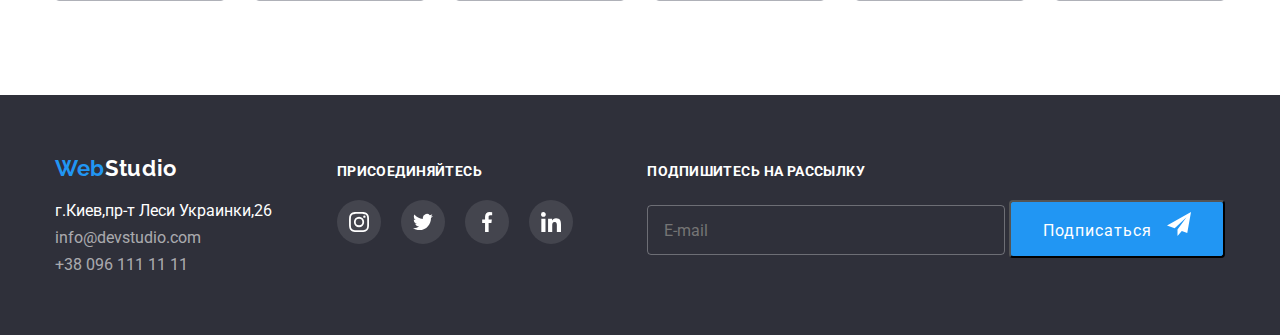
==== commit 105afe90: "Добавляет Форму" ====
--- a/index.html
+++ b/index.html
@@ -12,14 +12,33 @@
   </head>
   <body>
     <!--Форма-->
-    <form class="js-speaker-form">
-      <label for="user-name">Имя</label>
-      <input type="text" name="user-name" id="user-name"/>
+    <form class=" form js-speaker-form">
+      <h1 class="form-title">Оставьте свои данные, мы вам перезвоним</h1>
+    <div class="form-field">
+      <label for="user-name" class="form-label">Имя</label>
+      <input class="form-input" type="text" name="user-name" id="user-name"/>
+    </div>
+    
+    <div class="form-field">
       <label for="tel">Телефон</label>
       <input type="tel" name="tel" id="tel"/>
+    </div>
+    
+    <div class="form-field">
       <label for="mail">Почта</label>
       <input type="email" name="mail" id="mail"/>
-      
+    </div>
+    
+    <div class="form-field">
+      <label for="comment">Комментарий</label>
+      <textarea name="comment" id="comment" rows="10" placeholder="Комментарий"></textarea>
+    </div>
+     
+    <div class="form-field">
+      <input type="checkbox" name="policy" id="policy"/>
+      <label for="policy">Соглашаюсь с рассылкой и принимаю Условия договора</label>
+    </div>
+
       <button type="submit">Отправить</button>
 
     </form>
@@ -406,8 +425,8 @@
         </div>
         <div class="item-colum subscription">
           <p class="footer-title">Подпишитесь на рассылку</p>
-          <form>
-            <input class="email" type="email" />
+          <form class="footer-form">
+            <input class="email" type="email" placeholder="E-mail" />
             <button class="button footer">Подписаться
               <svg class="button-icon">
                 <use href="./images/sprite.svg#icon-icon-send"></use>
--- a/css/main.css
+++ b/css/main.css
@@ -27,6 +27,39 @@
   box-sizing: border-box;
 } 
 
+/* Оформление формы */
+
+.form {
+  width: 528px;
+  height: 581px;
+  outline: 1px solid black;
+  margin-left: auto;
+  margin-right: auto;
+  padding: 40px;
+}
+.form-field {
+  margin-bottom: 28px;
+  display: flex;
+  flex-direction: column;
+}
+.form-field input {
+  margin: 0px;
+  padding: 11px 16px;
+  border: 1px solid #757575;
+  border-radius: 3px;
+}
+.form-title {
+  margin-top: 0px;
+  margin-bottom: 28px;
+  font-size: 20px;
+  line-height: 23px;
+  text-align: center;
+  letter-spacing: 0.03em;
+  color: var(--title-text-color);
+}
+.form-field textarea {
+  padding: 12px 16px;
+}
 
 /* Стили для index.html */
 
@@ -601,6 +634,11 @@
     height: 24px;
     width: 24px;
     fill: var(--title-secondary-text-color);
+  }
+  .footer-form input {
+    margin: 0px;
+    padding: 15px 16px;
+    color: var(--title-secondary-text-color);
   }
 
 
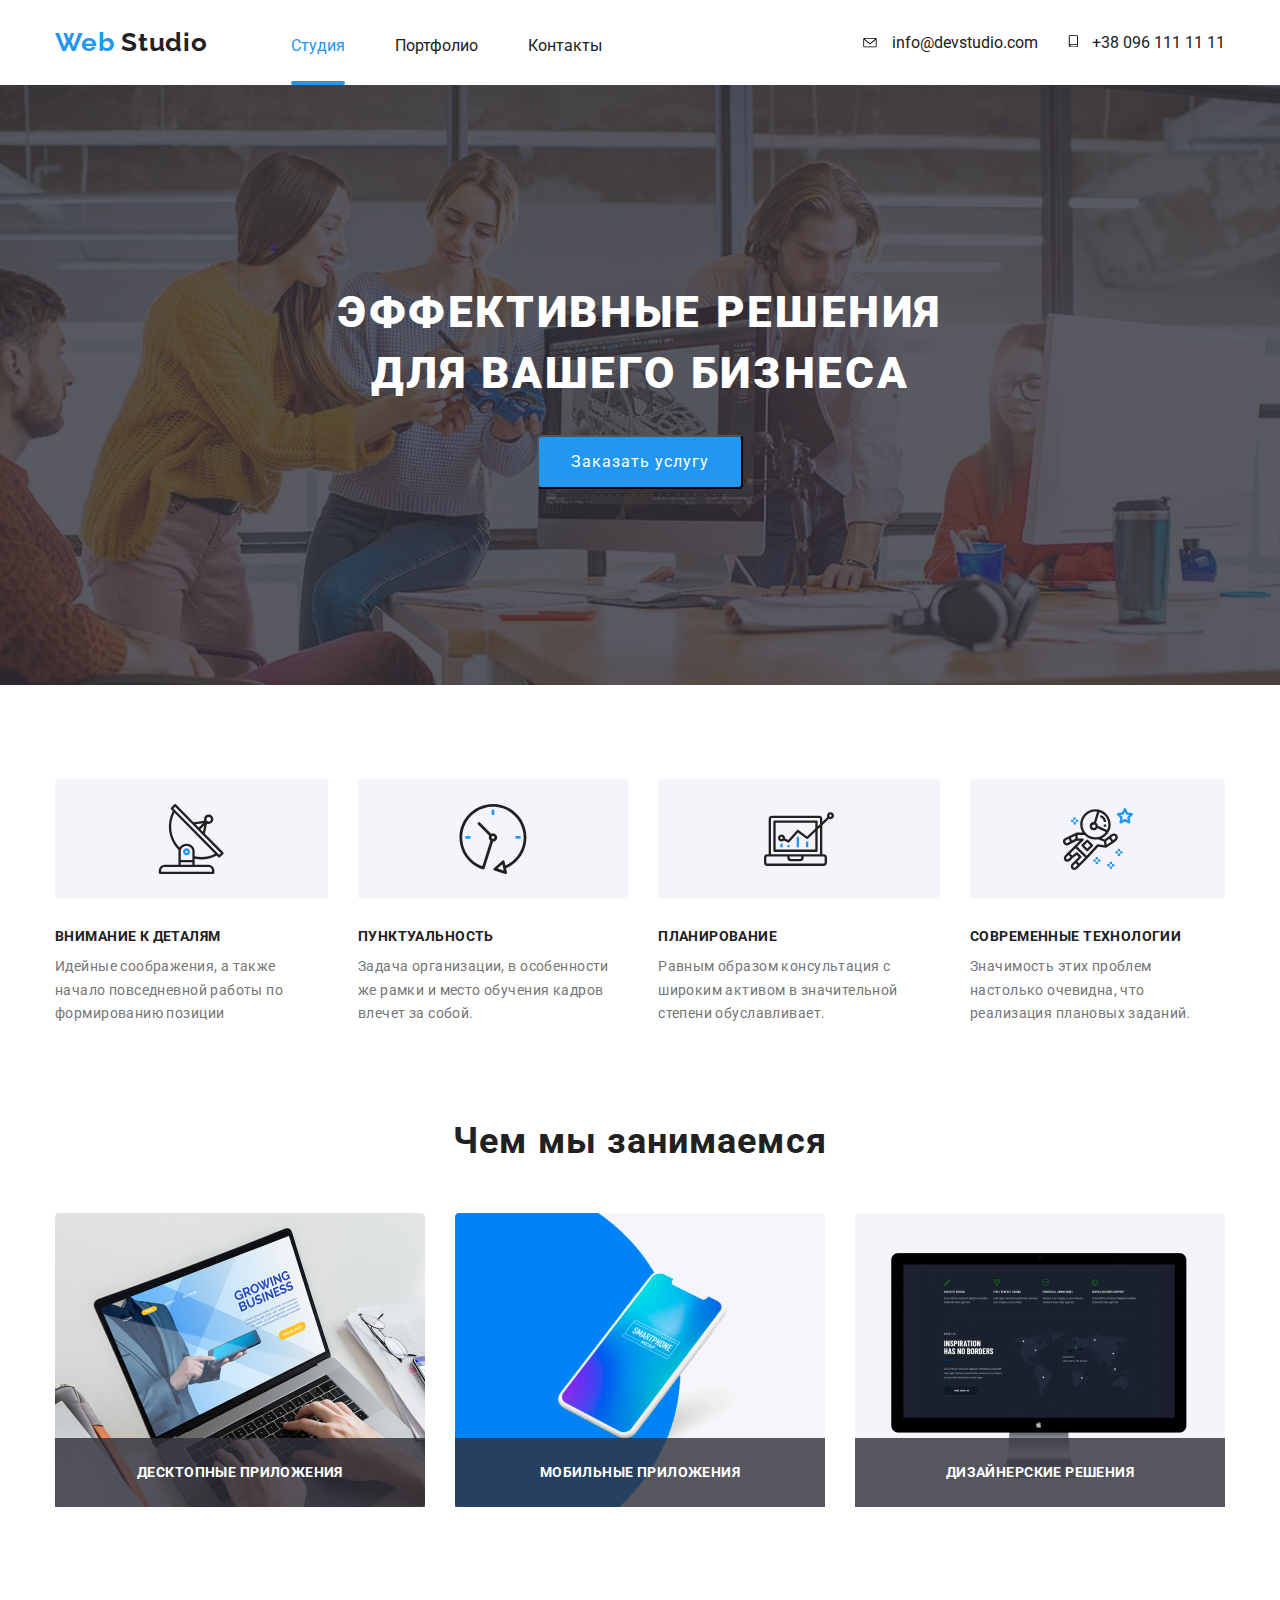
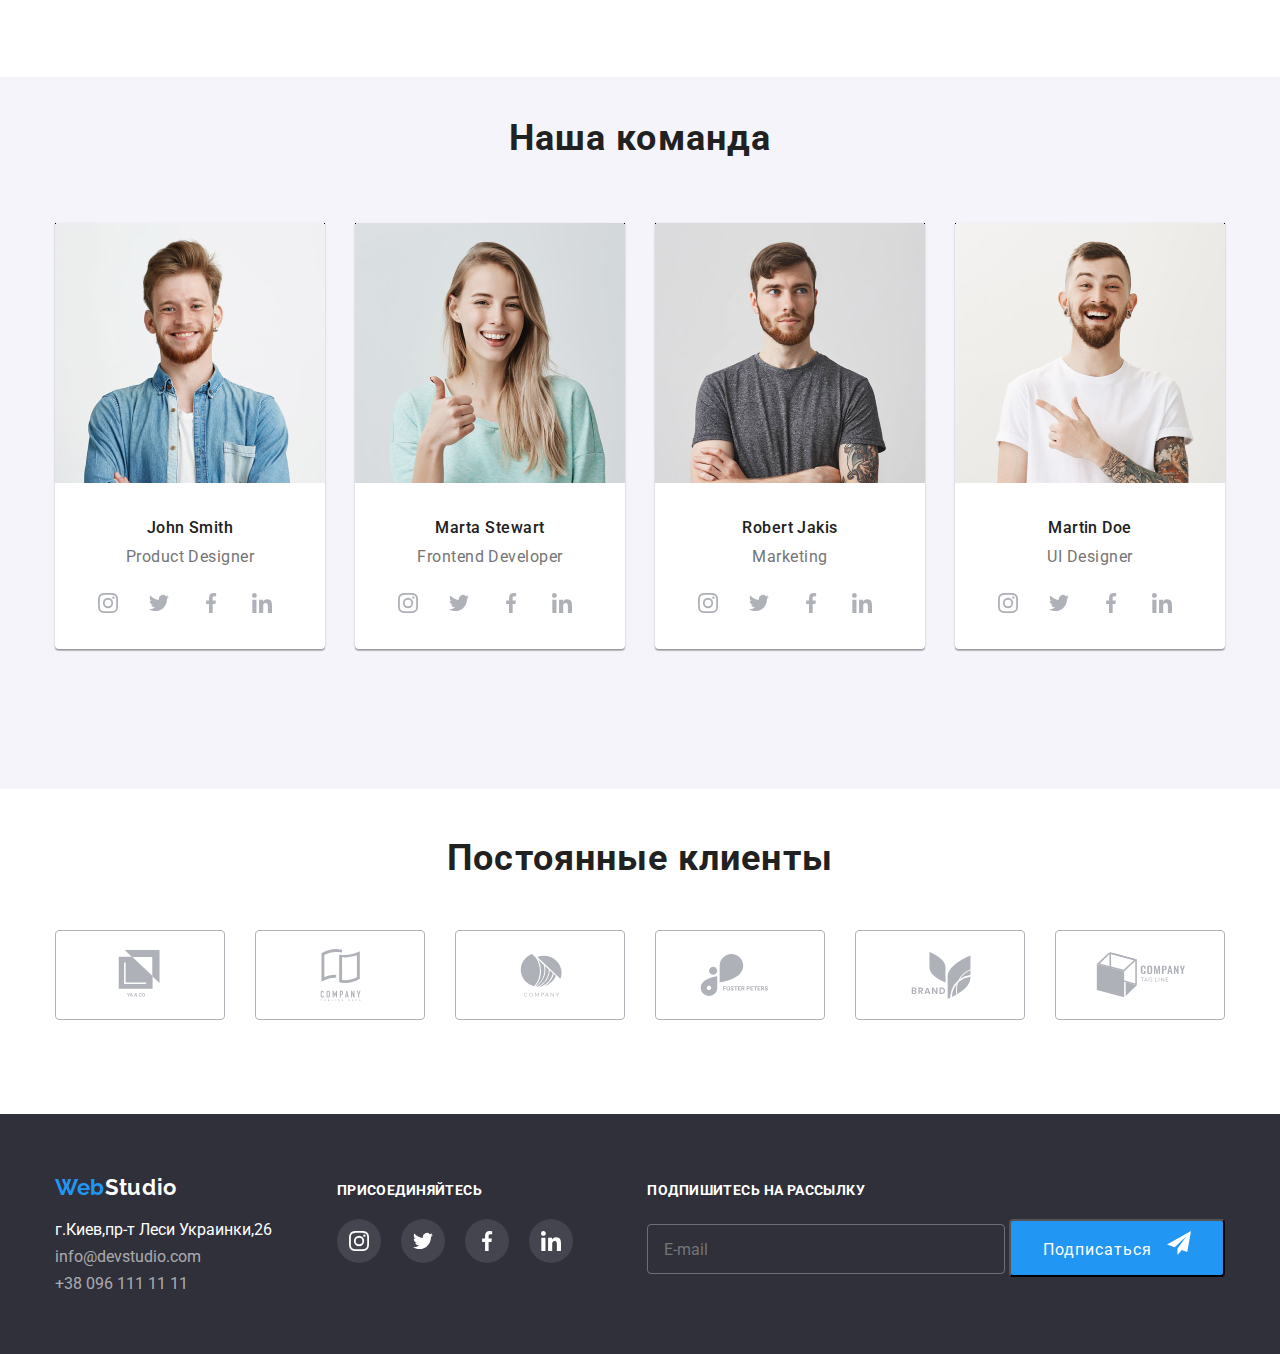
==== commit ff1176cb: "Оформление модального окна" ====
--- a/index.html
+++ b/index.html
@@ -11,37 +11,7 @@
     <link rel="stylesheet" href="./css/main.css"/>
   </head>
   <body>
-    <!--Форма-->
-    <form class=" form js-speaker-form">
-      <h1 class="form-title">Оставьте свои данные, мы вам перезвоним</h1>
-    <div class="form-field">
-      <label for="user-name" class="form-label">Имя</label>
-      <input class="form-input" type="text" name="user-name" id="user-name"/>
-    </div>
     
-    <div class="form-field">
-      <label for="tel">Телефон</label>
-      <input type="tel" name="tel" id="tel"/>
-    </div>
-    
-    <div class="form-field">
-      <label for="mail">Почта</label>
-      <input type="email" name="mail" id="mail"/>
-    </div>
-    
-    <div class="form-field">
-      <label for="comment">Комментарий</label>
-      <textarea name="comment" id="comment" rows="10" placeholder="Комментарий"></textarea>
-    </div>
-     
-    <div class="form-field">
-      <input type="checkbox" name="policy" id="policy"/>
-      <label for="policy">Соглашаюсь с рассылкой и принимаю Условия договора</label>
-    </div>
-
-      <button type="submit">Отправить</button>
-
-    </form>
     <!---Шапка сайта-->
     <header>
       <div class="container">
@@ -88,7 +58,7 @@
               эффективные решения <br />
               для вашего бизнеса
             </h1>
-            <a href="" class="button">Заказать услугу</a>
+            <button class="button" data-modal-open>Заказать услугу</button>
           </section>
         </div>
       </div>
@@ -436,5 +406,45 @@
         </div>
       </div>
     </footer>
+
+    <!--Форма-->
+
+    <div class="backdrop is-hidden" data-modal>
+      <div>
+        <form class=" form js-speaker-form">
+          <h1 class="form-title">Оставьте свои данные, мы вам перезвоним</h1>
+        <div class="form-field">
+          <label for="user-name" class="form-label">Имя</label>
+          <input class="form-input" type="text" name="user-name" id="user-name"/>
+        </div>
+        
+        <div class="form-field">
+          <label for="tel">Телефон</label>
+          <input type="tel" name="tel" id="tel"/>
+        </div>
+        
+        <div class="form-field">
+          <label for="mail">Почта</label>
+          <input type="email" name="mail" id="mail"/>
+        </div>
+        
+        <div class="form-field">
+          <label for="comment">Комментарий</label>
+          <textarea name="comment" id="comment" rows="10"></textarea>
+        </div>
+         
+        <div class="form-field">
+          <input type="checkbox" name="policy" id="policy"/>
+          <label for="policy">Соглашаюсь с рассылкой и принимаю Условия договора</label>
+        </div>
+    
+          <button type="submit">Отправить</button>
+
+          <button data-modal-close>Закрыть</button>
+    
+        </form>
+      </div>
+    </div>
+    <script src="./js/modal.js"></script>
   </body>
 </html>
--- a/css/main.css
+++ b/css/main.css
@@ -26,40 +26,6 @@
 *::after {
   box-sizing: border-box;
 } 
-
-/* Оформление формы */
-
-.form {
-  width: 528px;
-  height: 581px;
-  outline: 1px solid black;
-  margin-left: auto;
-  margin-right: auto;
-  padding: 40px;
-}
-.form-field {
-  margin-bottom: 28px;
-  display: flex;
-  flex-direction: column;
-}
-.form-field input {
-  margin: 0px;
-  padding: 11px 16px;
-  border: 1px solid #757575;
-  border-radius: 3px;
-}
-.form-title {
-  margin-top: 0px;
-  margin-bottom: 28px;
-  font-size: 20px;
-  line-height: 23px;
-  text-align: center;
-  letter-spacing: 0.03em;
-  color: var(--title-text-color);
-}
-.form-field textarea {
-  padding: 12px 16px;
-}
 
 /* Стили для index.html */
 
@@ -776,4 +742,64 @@
     border: 1px solid rgba(255, 255, 255, 0.3);
     border-radius: 4px;
     background-color: inherit;
+  }
+
+/* Оформление формы */
+
+  .form {
+    position: absolute;
+    top: 50%;
+    left: 50%;
+    transform: translate(-50%, -50%);
+
+    min-width: 528px;
+    min-height: 581px;
+    outline: 1px solid black;
+    margin-left: auto;
+    margin-right: auto;
+    padding: 40px;
+    background-color: var(--primary-background-color);
+    border-radius: 4px;
+  }
+
+  .form-field {
+    margin-bottom: 28px;
+    display: flex;
+    flex-direction: column;
+  }
+  .form-field input {
+    margin: 0px;
+    padding: 11px 16px;
+    border: 1px solid #757575;
+    border-radius: 3px;
+  }
+  .form-title {
+    margin-top: 0px;
+    margin-bottom: 28px;
+    font-size: 20px;
+    line-height: 23px;
+    text-align: center;
+    letter-spacing: 0.03em;
+    color: var(--title-text-color);
+  }
+  .form-field textarea {
+    padding: 12px 16px;
+    height: 120px;
+    width: 448px;
+  }
+
+/* Бекдроп */
+
+  .backdrop {
+    position: fixed;
+    top: 0px;
+    left: 0px;
+    width: 100%;
+    height: 100%;
+    background-color: rgba(0, 0, 0, 0.2);
+  }
+
+  .backdrop.is-hidden {
+    opacity: 0;
+    pointer-events: none;
   }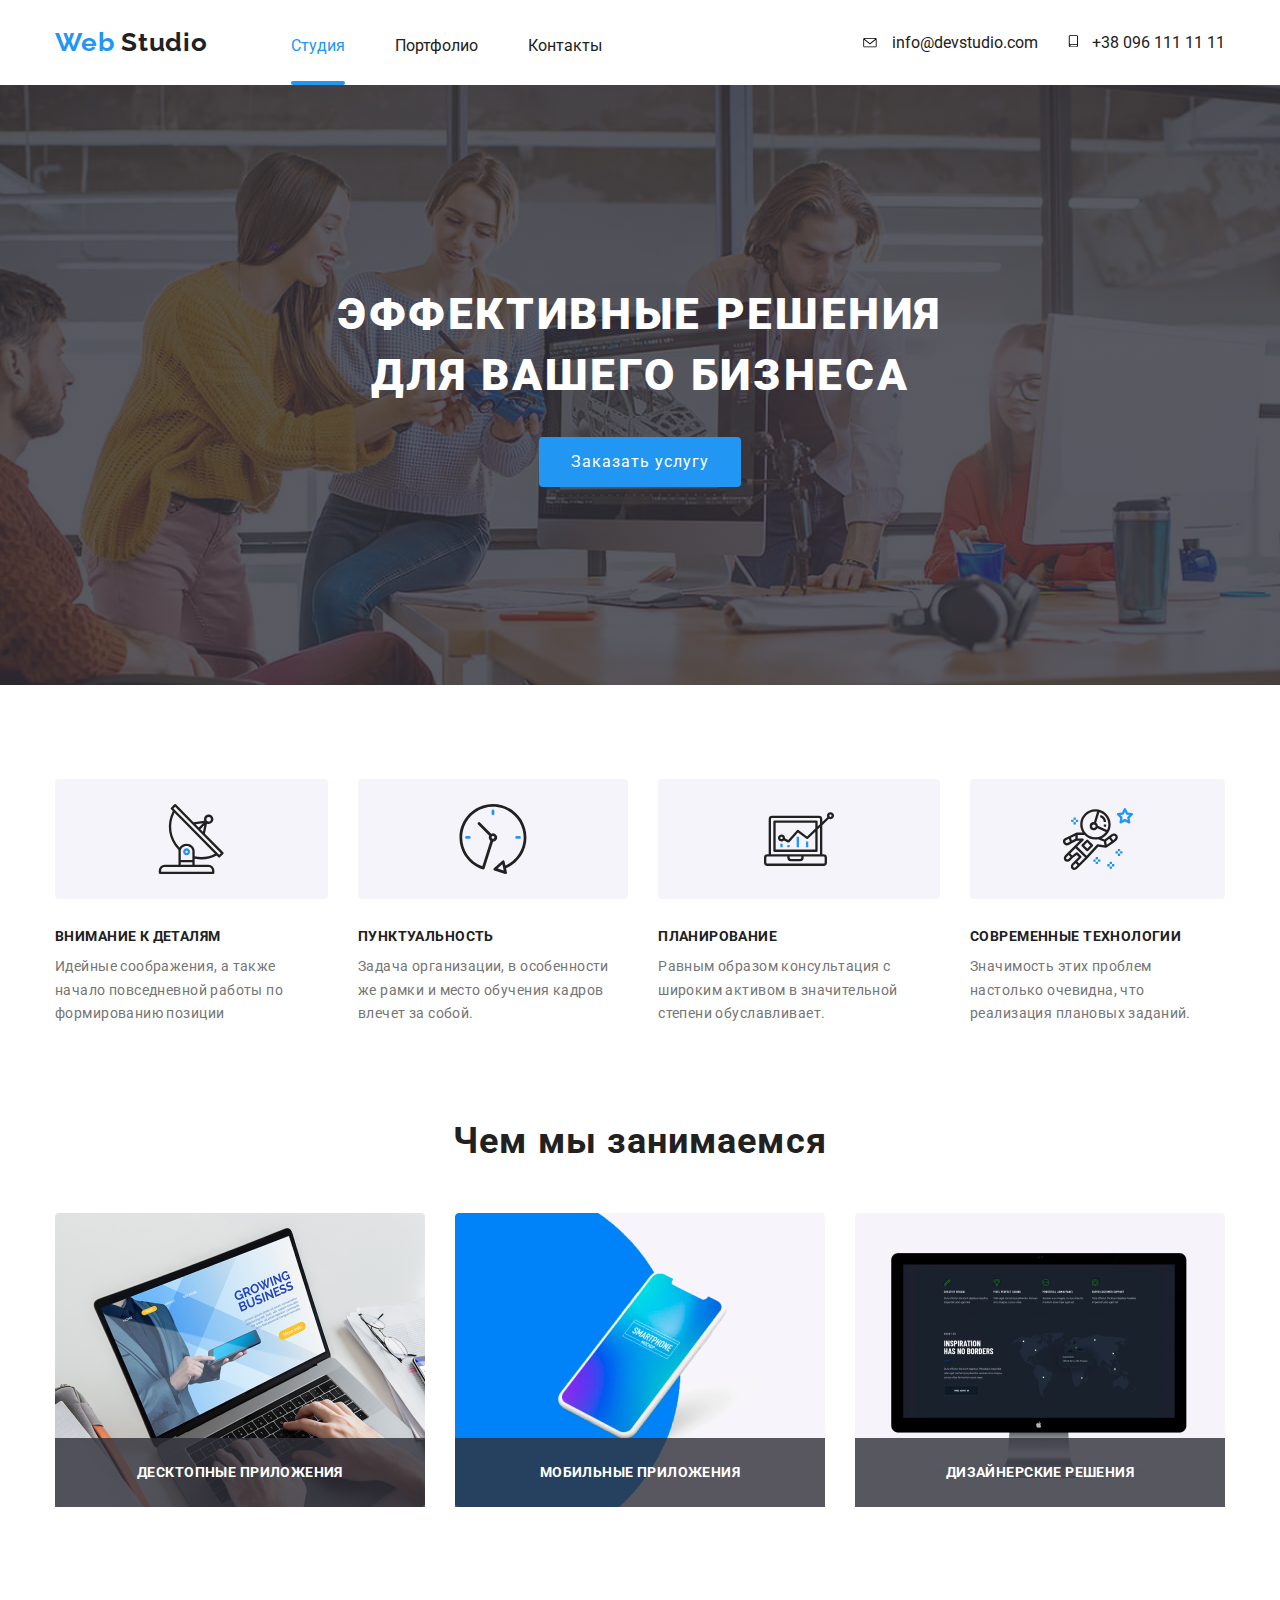
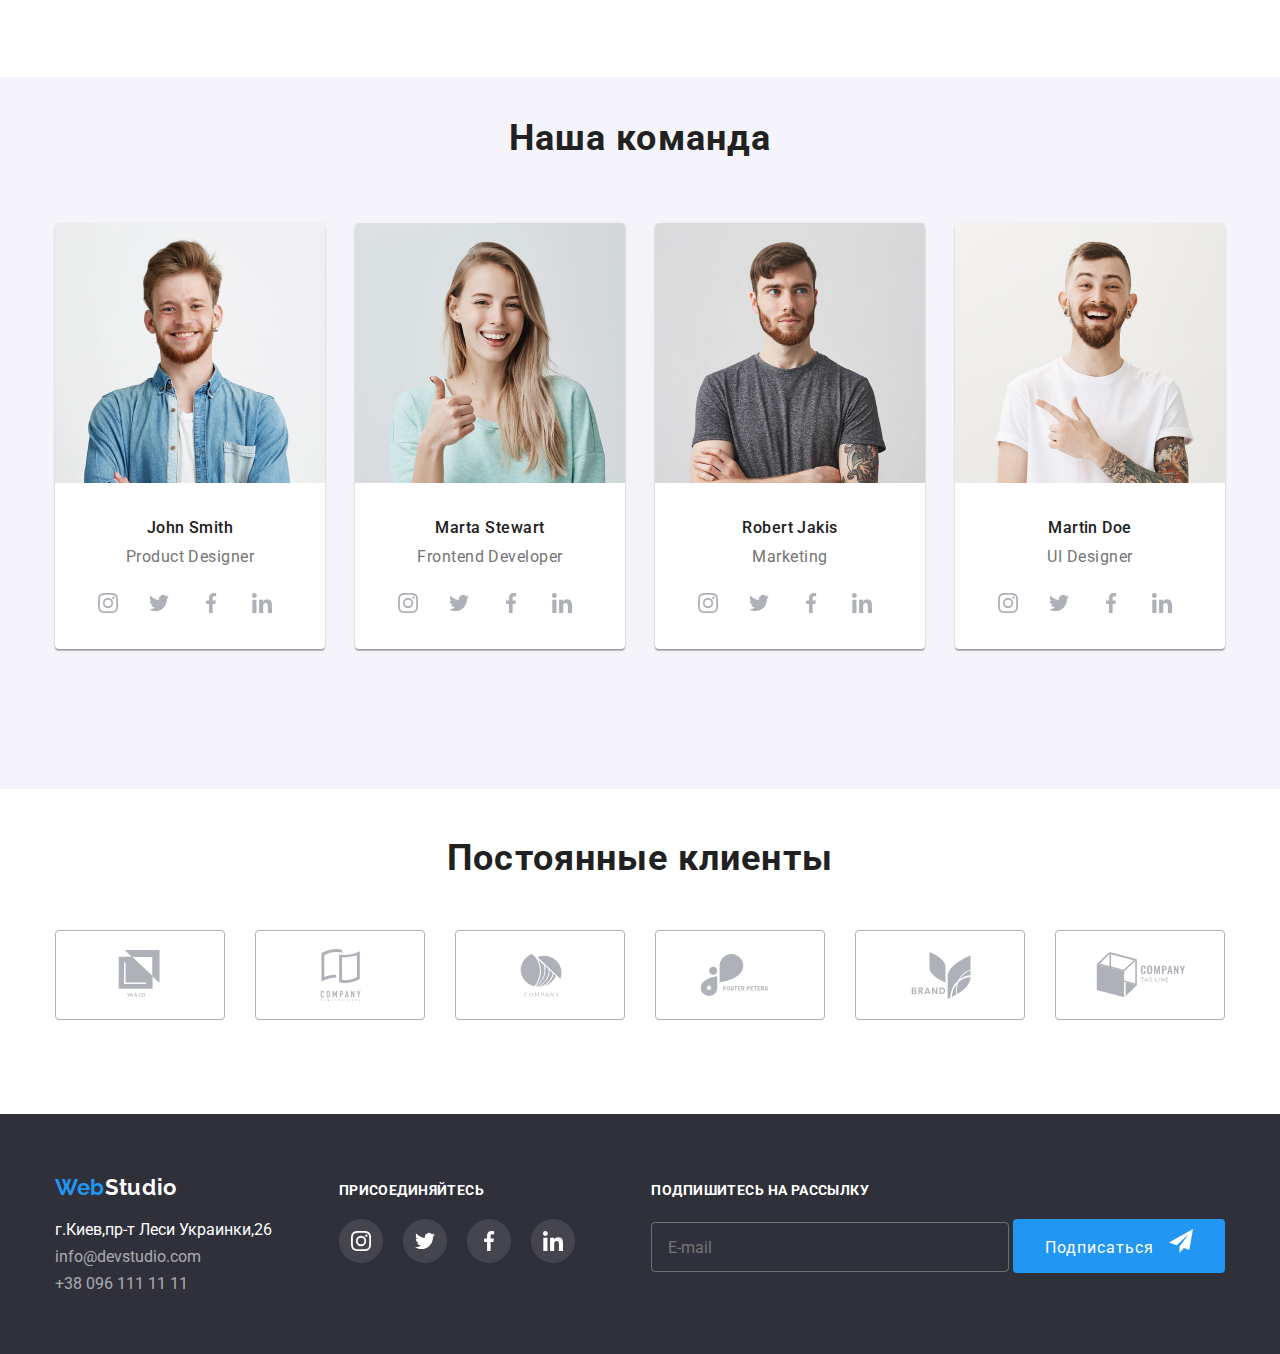
==== commit 7f1eca06: "Добавляет стилизацию формы в модальном окне" ====
--- a/index.html
+++ b/index.html
@@ -414,33 +414,51 @@
         <form class=" form js-speaker-form">
           <h1 class="form-title">Оставьте свои данные, мы вам перезвоним</h1>
         <div class="form-field">
+          <input class="form-input" type="text" name="user-name" id="user-name" placeholder=" " />
           <label for="user-name" class="form-label">Имя</label>
-          <input class="form-input" type="text" name="user-name" id="user-name"/>
+          <svg class="user-icon">
+            <use href="./images/sprite.svg#icon-user-icon"></use>
+          </svg>
         </div>
         
         <div class="form-field">
-          <label for="tel">Телефон</label>
-          <input type="tel" name="tel" id="tel"/>
+          <input class="form-input" type="tel" name="tel" id="tel" placeholder=" "/>
+          <label for="tel" class="form-label">Телефон</label>
+          <svg class="user-icon">
+            <use href="./images/sprite.svg#icon-tel-icon"></use>
+          </svg>
         </div>
         
         <div class="form-field">
-          <label for="mail">Почта</label>
-          <input type="email" name="mail" id="mail"/>
+          <input class="form-input" type="email" name="mail" id="mail" placeholder=" "/>
+          <label for="mail" class="form-label">Почта</label>
+          <svg class="user-icon">
+            <use href="./images/sprite.svg#icon-mail-icon"></use>
+          </svg> 
         </div>
         
         <div class="form-field">
-          <label for="comment">Комментарий</label>
-          <textarea name="comment" id="comment" rows="10"></textarea>
+          <textarea class="form-input-comment" name="comment" id="comment" rows="10" placeholder=" "></textarea>
+          <label class="form-label-comment" for="comment">Комментарий</label>
         </div>
          
         <div class="form-field">
-          <input type="checkbox" name="policy" id="policy"/>
-          <label for="policy">Соглашаюсь с рассылкой и принимаю Условия договора</label>
+          <label class="field">
+            <input class="checkbox" type="checkbox" name="policy"/>
+            <span class="checkbox-icon"></span>
+            <span class="field-text">Соглашаюсь с рассылкой и принимаю 
+              <a class="field-policy" href="">Условия договора</a>
+            </span>
+          </label>
         </div>
     
-          <button type="submit">Отправить</button>
-
-          <button data-modal-close>Закрыть</button>
+          <button class="button open" type="submit">Отправить</button>
+
+          <button class="close-button" data-modal-close>
+            <svg class="close-icon">
+              <use href="./images/sprite.svg#icon-close"></use>
+            </svg>
+          </button>
     
         </form>
       </div>
--- a/css/main.css
+++ b/css/main.css
@@ -185,6 +185,8 @@
 .button {
   display: inline-block;
   border-radius: 4px;
+  border: inherit;
+  outline: none;
   padding: 10px 32px;
   background-color: var(--accent-color);
   color: var(--title-secondary-text-color);
@@ -315,7 +317,7 @@
   padding-bottom: 24px;
   background-color: var(--primary-background-color);
   box-shadow: 0px 2px 1px rgba(0, 0, 0, 0.2), 0px 1px 1px rgba(0, 0, 0, 0.14), 0px 1px 3px rgba(0, 0, 0, 0.12);
-  border-radius: 0px 0px 4px 4px;
+  border-radius: 4px 4px 4px 4px;
 }
 
 .team-box:not(:last-child) {
@@ -331,6 +333,7 @@
 }
 .team-photo {
   margin-bottom: 30px;
+  border-radius: 4px 4px 0px 0px;
 }
 .img {
   display: block;
@@ -584,6 +587,7 @@
     display: inline-block;
     border-radius: 4px;
     padding: 10px 32px;
+    border: inherit;
 
     background-color: var(--accent-color);
     color: var(--title-secondary-text-color);
@@ -669,8 +673,8 @@
     margin-bottom: 30px;
     background-color: var(--primary-background-color);
     box-shadow: 0px 2px 1px rgba(0, 0, 0, 0.2), 0px 1px 1px rgba(0, 0, 0, 0.14), 0px 1px 3px rgba(0, 0, 0, 0.12);
-    border-radius: 0px 0px 4px 4px;
-  }
+  }
+
   .projects-item:nth-child(3n) {
     margin-right: 0px;
   }
@@ -750,29 +754,70 @@
     position: absolute;
     top: 50%;
     left: 50%;
-    transform: translate(-50%, -50%);
+    transform: translate(-50%, -50%) scale(1);
+    transition: transform 250ms cubic-bezier(0.4, 0, 0.2, 1);
 
     min-width: 528px;
     min-height: 581px;
-    outline: 1px solid black;
     margin-left: auto;
     margin-right: auto;
     padding: 40px;
     background-color: var(--primary-background-color);
-    border-radius: 4px;
+    box-shadow: 0px 2px 1px rgba(0, 0, 0, 0.2), 0px 1px 1px rgba(0, 0, 0, 0.14), 0px 1px 3px rgba(0, 0, 0, 0.12);
+    border-radius: 4px 4px 4px 4px;
   }
 
   .form-field {
+    position: relative;
     margin-bottom: 28px;
     display: flex;
     flex-direction: column;
   }
+
+  .form-label {
+    position: absolute;
+    top: 50%;
+    left: 42px;
+    transform: translateY(-50%);
+
+    transition: transform 250ms linear;
+  }
+
+  .form-input:focus + .form-label,
+  .form-input:not(:placeholder-shown) + .form-label {
+    transform: translateY(-40px);
+    left: 15px;
+    color: var(--accent-color);
+    
+  }
+  .form-label-comment {
+    position: absolute;
+    top: 16px;
+    left: 16px;
+    transform: translateY(-50%);
+
+    transition: transform 250ms linear;
+  }
+  .form-input-comment:focus + .form-label-comment,
+  .form-input-comment:not(:placeholder-shown) + .form-label-comment {
+    transform: translateY(-35px);
+    color: var(--accent-color);
+    
+  }
+
+  .form-input:focus,
+  .form-input-comment:focus  {
+    outline: none;
+    border-color: var(--accent-color);
+  }
+
   .form-field input {
     margin: 0px;
-    padding: 11px 16px;
+    padding: 12px 42px;
     border: 1px solid #757575;
     border-radius: 3px;
   }
+
   .form-title {
     margin-top: 0px;
     margin-bottom: 28px;
@@ -787,6 +832,86 @@
     height: 120px;
     width: 448px;
   }
+  
+  .user-icon {
+    position: absolute;
+    top: 50%;
+    left: 19px;
+
+    transform: translateY(-50%);
+
+    display: inline-block;
+    width: 12px;
+    height: 12px;
+  }
+  
+  .form-input:focus ~ .user-icon {
+    fill: var(--accent-color);
+  }
+  
+  .checkbox {
+    position: absolute;
+    width: 1px;
+    height: 1px;
+    margin: -1px;
+    border: 0;
+    padding: 0;
+    clip: rect(0 0 0 0);
+    overflow: hidden;
+  }
+
+  .field {
+    display: flex;
+    align-items: center;
+  }
+
+  .checkbox-icon {
+    display: inline-block;
+    width: 16px;
+    height: 15px;
+    margin-right: 7px;
+    border: 2px solid #212121;
+    border-radius: 2px;  
+  }
+
+  .checkbox:checked + .checkbox-icon {
+    background-color: var(--accent-color);
+    border-color: var(--accent-color);
+    background-image: url(../images/icon-check.svg);
+    background-size: contain;
+    background-origin: border-box;
+  }
+
+  .field-policy {
+    color: var(--accent-color);
+    text-decoration: underline;
+  }
+
+  .close-button {
+    position: absolute;
+    display: flex;
+    align-items: center;
+    justify-content: center; 
+    width: 30px;
+    height: 30px;
+    right: 8px;
+    top: 8px;
+    background: #FFFFFF;
+    border: 1px solid rgba(0, 0, 0, 0.1);
+    border-radius: 50%;
+    cursor: pointer;
+    outline: none;
+  }
+  
+  .close-icon {
+    width: 18px;
+    height: 18px; 
+  }
+  
+  .close-button .close-icon:hover {
+    fill: var(--accent-color);
+  }
+  
 
 /* Бекдроп */
 
@@ -797,9 +922,15 @@
     width: 100%;
     height: 100%;
     background-color: rgba(0, 0, 0, 0.2);
+
+    opacity: 1;
+    transition: opacity 250ms cubic-bezier(0.4, 0, 0.2, 1);
   }
 
   .backdrop.is-hidden {
     opacity: 0;
     pointer-events: none;
+  }
+  .backdrop.is-hidden .form {
+    transform: translate(-50%, -50%) scale(0.9);
   }